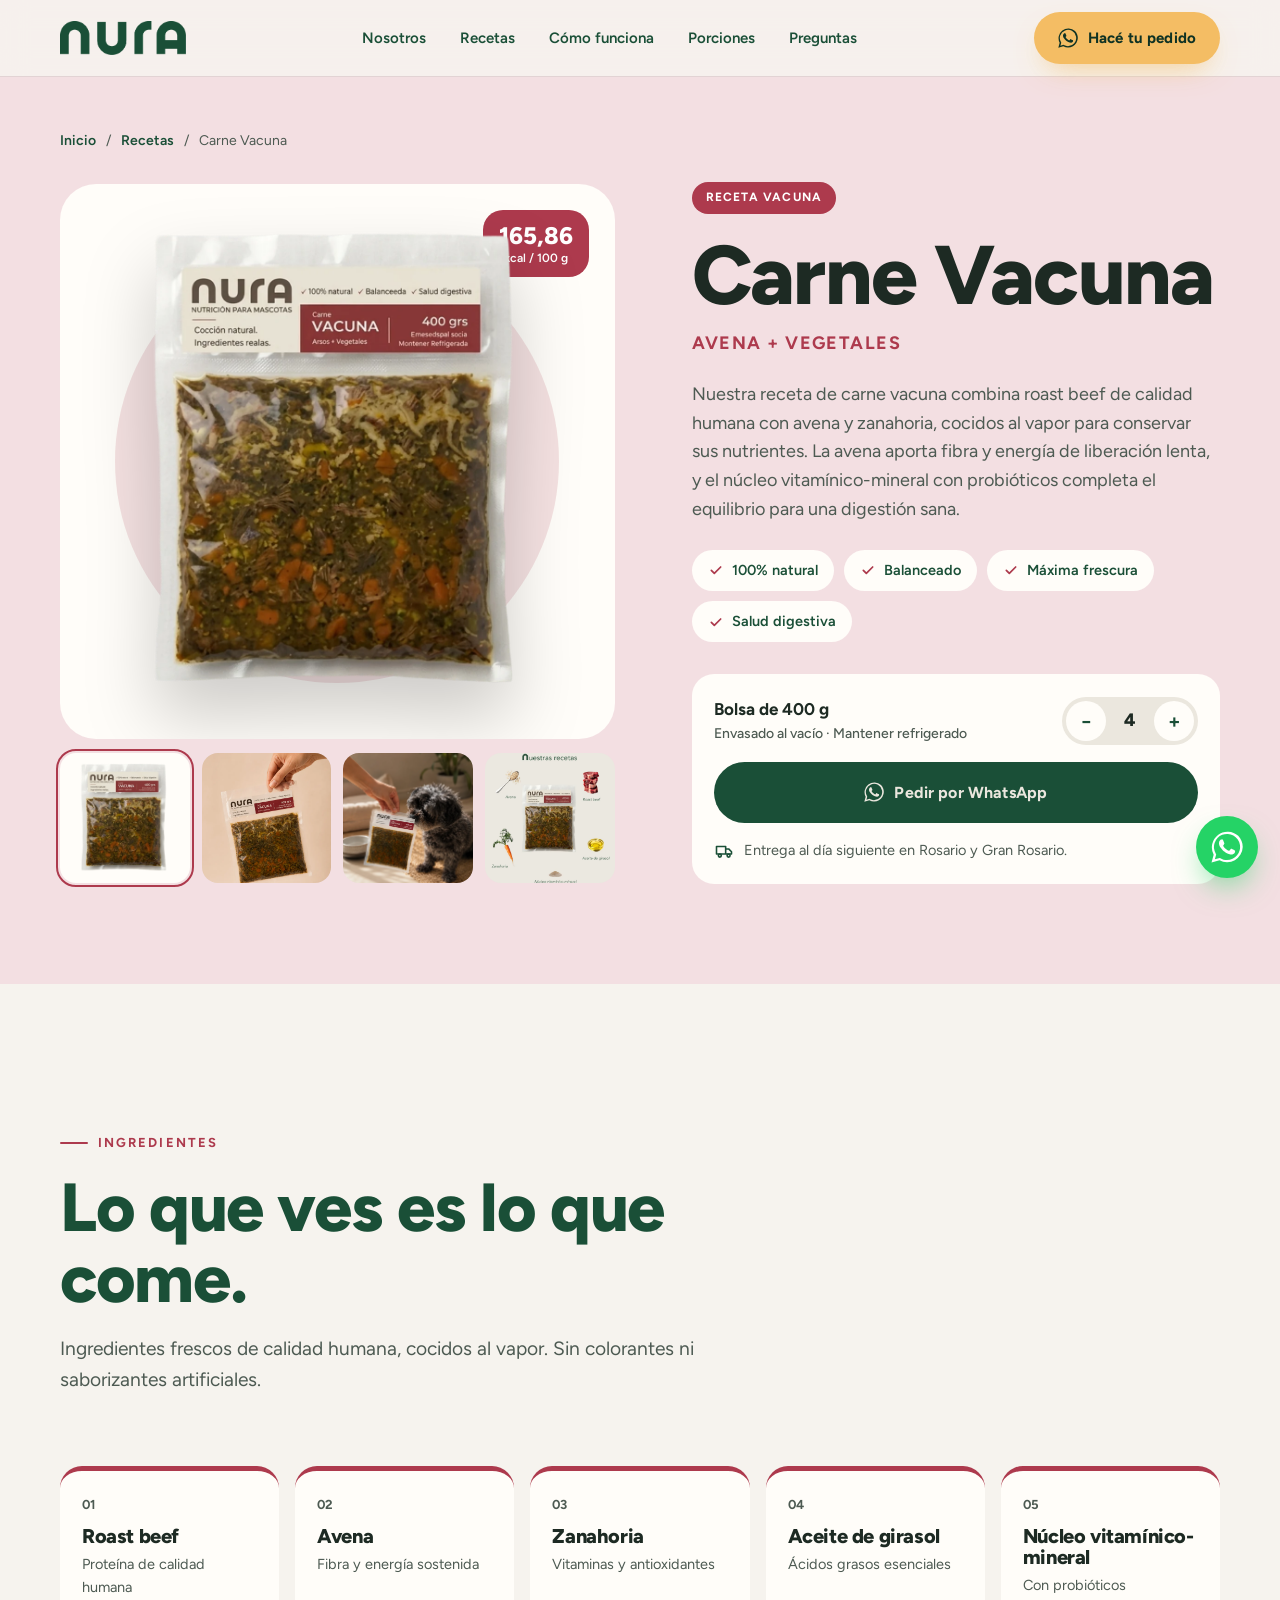
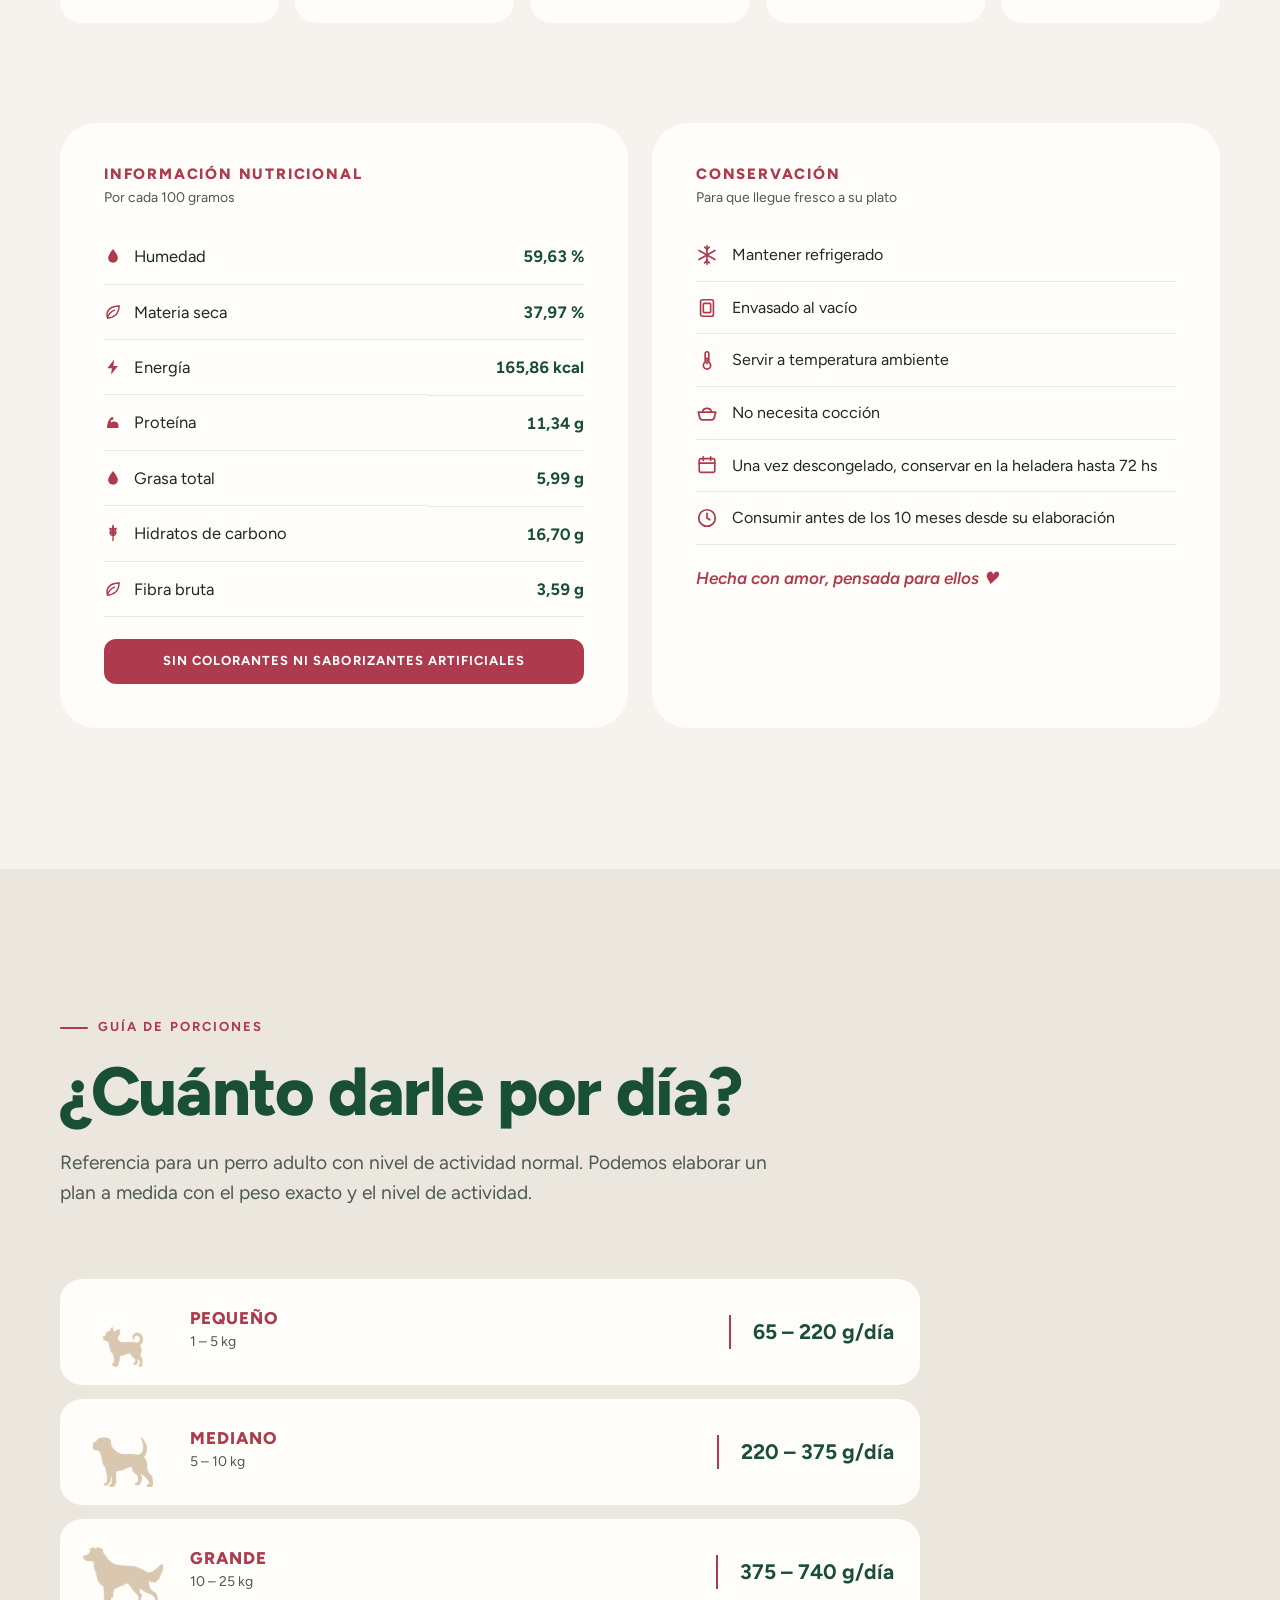
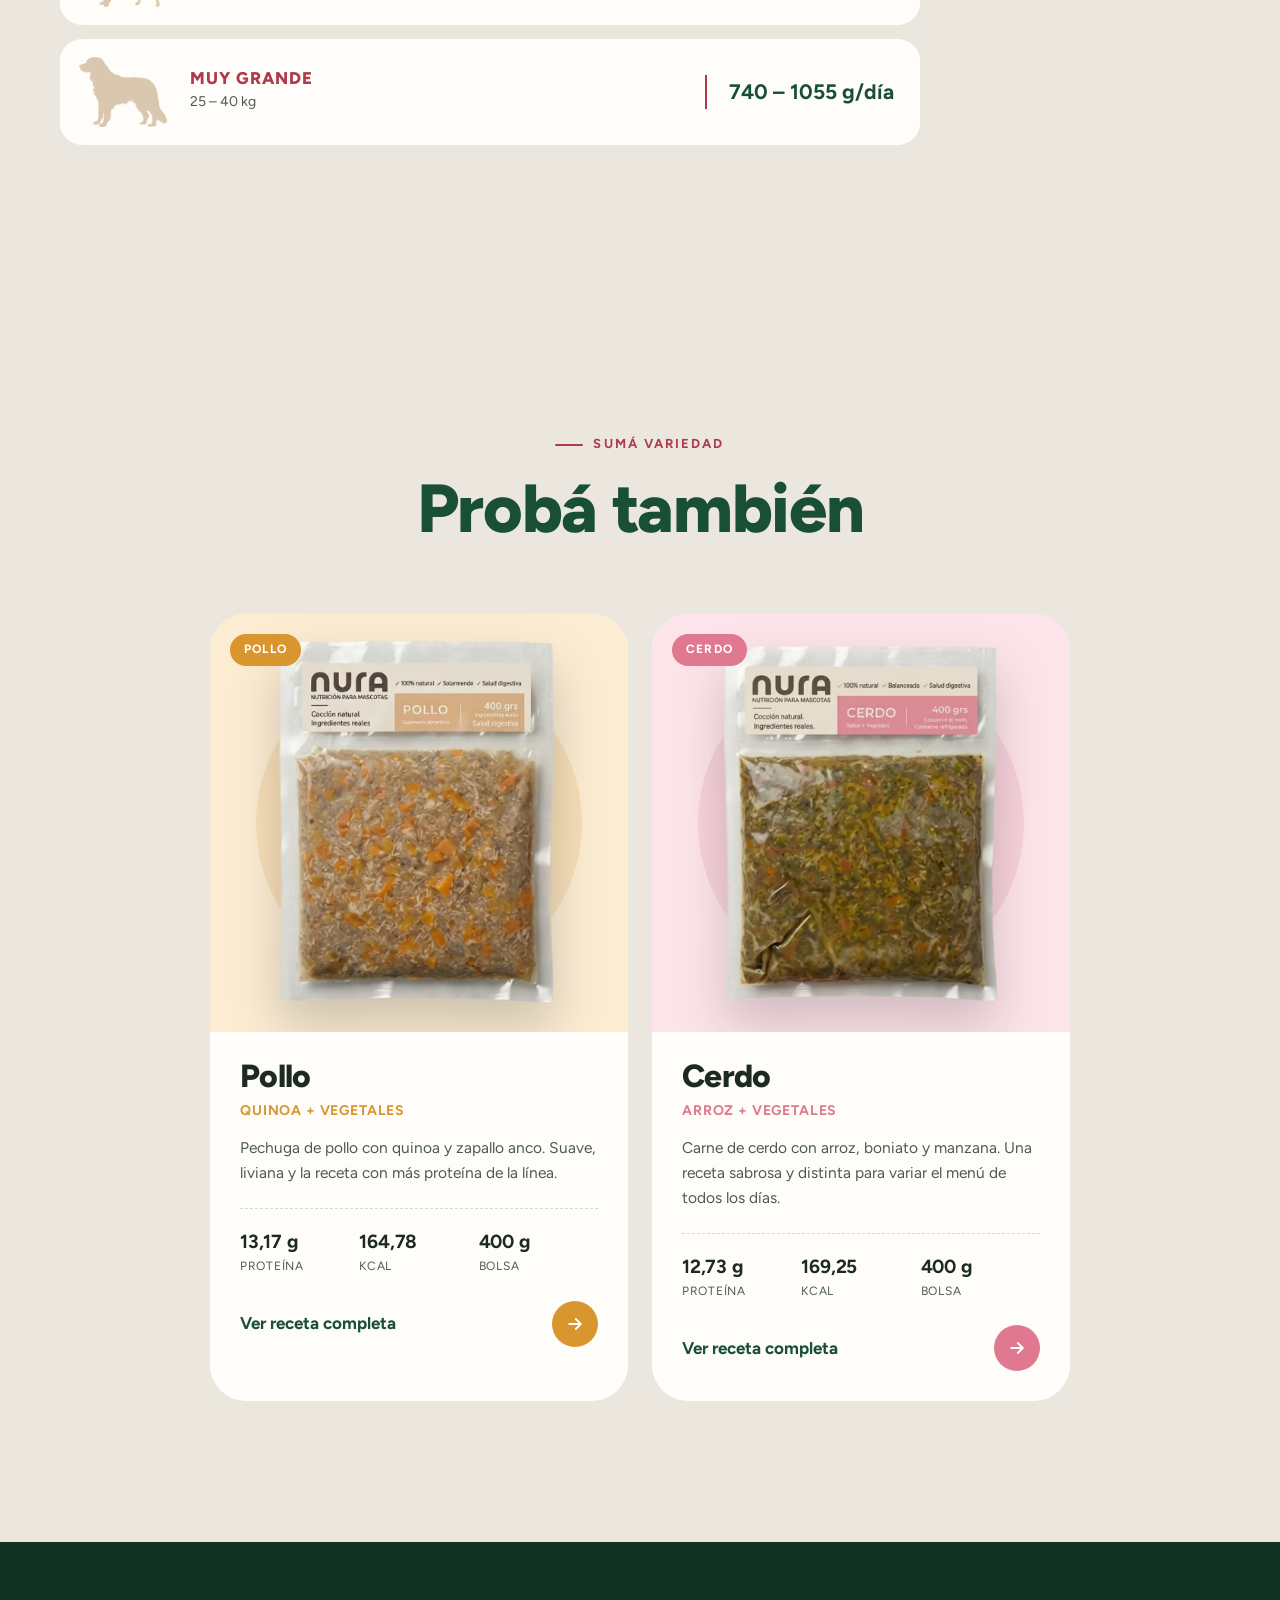
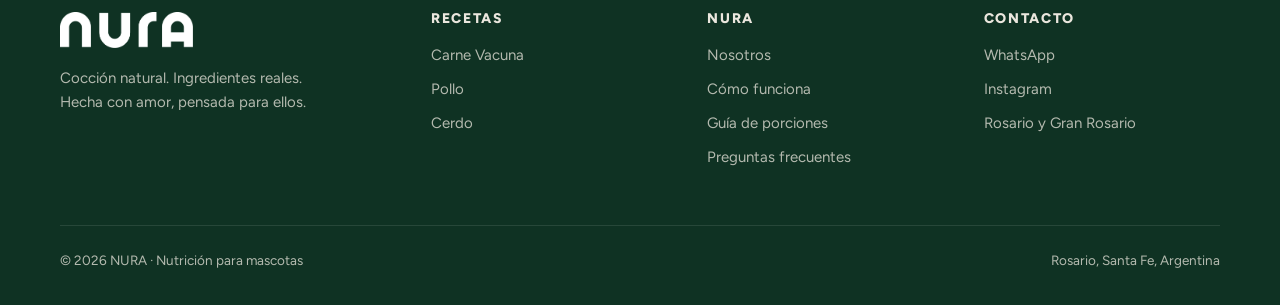
==== producto.html @ 0326bf3f "Primer approach del sitio NURA: landing y detalle de producto Co-Authored-By: Claude Opus 5 <noreply" ====
<!DOCTYPE html>
<html lang="es-AR">
<head>
  <meta charset="UTF-8" />
  <meta name="viewport" content="width=device-width, initial-scale=1" />
  <title>Receta · NURA Nutrición para mascotas</title>
  <meta name="description" content="Ingredientes, información nutricional, conservación y guía de porciones de las recetas NURA. Entrega al día siguiente en Rosario y Gran Rosario." />
  <meta name="theme-color" content="#1a4f37" />
  <link rel="icon" type="image/png" href="assets/img/favicon.png" />
  <link rel="preconnect" href="https://fonts.googleapis.com" />
  <link rel="preconnect" href="https://fonts.gstatic.com" crossorigin />
  <link href="https://fonts.googleapis.com/css2?family=Figtree:ital,wght@0,400;0,500;0,600;0,700;0,800;1,600;1,700&display=swap" rel="stylesheet" />
  <link rel="stylesheet" href="css/styles.css" />
</head>
<body>

  <header class="nav solid" id="nav">
    <div class="container">
      <a href="index.html" class="nav-logo" aria-label="NURA, inicio">
        <img class="logo-blanco" src="assets/img/logo-blanco.png" alt="NURA" width="126" height="34" />
        <img class="logo-verde" src="assets/img/logo-verde.png" alt="NURA" width="126" height="34" />
      </a>
      <ul class="nav-links" id="navLinks">
        <li><a href="index.html#nosotros">Nosotros</a></li>
        <li><a href="index.html#recetas">Recetas</a></li>
        <li><a href="index.html#como-funciona">Cómo funciona</a></li>
        <li><a href="index.html#porciones">Porciones</a></li>
        <li><a href="index.html#faq">Preguntas</a></li>
      </ul>
      <a class="btn btn-primary nav-cta" data-wa="Hola NURA! Quiero hacer un pedido 🐶" href="#">
        <svg><use href="#i-whatsapp"/></svg> Hacé tu pedido
      </a>
      <button class="nav-toggle" id="navToggle" aria-label="Abrir menú" aria-expanded="false"><span></span></button>
    </div>
  </header>

  <main id="producto"><!-- generado por JS a partir de js/productos.js --></main>

  <footer class="footer">
    <div class="container">
      <div class="footer-grid">
        <div class="footer-logo">
          <img src="assets/img/logo-blanco.png" alt="NURA" width="133" height="36" />
          <p>Cocción natural. Ingredientes reales. Hecha con amor, pensada para ellos.</p>
        </div>
        <div>
          <h4>Recetas</h4>
          <ul id="footerRecetas"></ul>
        </div>
        <div>
          <h4>NURA</h4>
          <ul>
            <li><a href="index.html#nosotros">Nosotros</a></li>
            <li><a href="index.html#como-funciona">Cómo funciona</a></li>
            <li><a href="index.html#porciones">Guía de porciones</a></li>
            <li><a href="index.html#faq">Preguntas frecuentes</a></li>
          </ul>
        </div>
        <div>
          <h4>Contacto</h4>
          <ul>
            <li><a href="#" data-wa="Hola NURA!">WhatsApp</a></li>
            <li><a href="#" class="ig-link" target="_blank" rel="noopener">Instagram</a></li>
            <li>Rosario y Gran Rosario</li>
          </ul>
        </div>
      </div>
      <div class="footer-bottom">
        <span>© <span id="year"></span> NURA · Nutrición para mascotas</span>
        <span>Rosario, Santa Fe, Argentina</span>
      </div>
    </div>
  </footer>

  <a href="#" class="wa-float" data-wa="Hola NURA! Quiero hacer un pedido 🐶" aria-label="Escribinos por WhatsApp"><svg><use href="#i-whatsapp"/></svg></a>

  <script src="js/iconos.js"></script>
  <script src="js/productos.js"></script>
  <script src="js/main.js"></script>
</body>
</html>
---- css/styles.css ----
/* ==========================================================
   NURA — Nutrición para mascotas
   Paleta y tipografía según manual de marca (Chispa).
   Avenir LT Pro -> fallback web: Figtree (Google Fonts)
   ========================================================== */

:root {
  --verde: #1a4f37;
  --verde-900: #0f3223;
  --verde-700: #235f44;
  --crema: #ebe7de;
  --crema-50: #f6f3ee;
  --arena: #d9c8af;
  --bordo: #ad3a4d;
  --mostaza: #f4bd64;
  --rosa: #ffa6bb;
  --tinta: #1d2a23;
  --tinta-suave: #4d5a52;
  --blanco: #fffdf9;

  --font: "Avenir LT Pro", "Avenir Next", "Avenir", "Figtree", system-ui, -apple-system, "Segoe UI", sans-serif;

  --radio: 22px;
  --radio-lg: 36px;
  --sombra: 0 20px 50px -25px rgba(15, 50, 35, 0.35);
  --max: 1240px;
  --gutter: clamp(16px, 4vw, 40px);
  --ease: cubic-bezier(0.2, 0.7, 0.2, 1);
}

*,
*::before,
*::after { box-sizing: border-box; }

html { scroll-behavior: smooth; -webkit-text-size-adjust: 100%; }

body {
  margin: 0;
  font-family: var(--font);
  font-size: 17px;
  line-height: 1.6;
  color: var(--tinta);
  background: var(--crema-50);
  -webkit-font-smoothing: antialiased;
  overflow-x: hidden;
}

img, video { max-width: 100%; display: block; }
a { color: inherit; text-decoration: none; }
button { font: inherit; cursor: pointer; }

h1, h2, h3, h4 {
  margin: 0;
  font-weight: 800;
  line-height: 1.05;
  letter-spacing: -0.02em;
  color: var(--verde);
}

p { margin: 0; }

.container {
  width: 100%;
  max-width: var(--max);
  margin: 0 auto;
  padding: 0 var(--gutter);
}

.eyebrow {
  display: inline-flex;
  align-items: center;
  gap: 10px;
  font-size: 13px;
  font-weight: 700;
  letter-spacing: 0.16em;
  text-transform: uppercase;
  color: var(--bordo);
}
.eyebrow::before {
  content: "";
  width: 28px;
  height: 2px;
  background: currentColor;
  border-radius: 2px;
}

.section { padding: clamp(80px, 11vw, 150px) 0; position: relative; }
.section-head { max-width: 720px; margin-bottom: clamp(40px, 6vw, 70px); }
.section-head h2 { font-size: clamp(36px, 5.4vw, 68px); margin-top: 18px; }
.section-head p { margin-top: 20px; font-size: clamp(17px, 1.5vw, 20px); color: var(--tinta-suave); }
.section-head.center { margin-left: auto; margin-right: auto; text-align: center; }
.section-head.center .eyebrow { justify-content: center; }

.accent { color: var(--bordo); font-style: italic; font-weight: 700; }

/* ---------- Botones ---------- */
.btn {
  display: inline-flex;
  align-items: center;
  justify-content: center;
  gap: 10px;
  padding: 16px 28px;
  border-radius: 999px;
  border: 2px solid transparent;
  font-weight: 700;
  font-size: 16px;
  letter-spacing: 0.01em;
  transition: transform 0.35s var(--ease), background 0.3s, color 0.3s, border-color 0.3s, box-shadow 0.3s;
  white-space: nowrap;
}
.btn:hover { transform: translateY(-2px); }
.btn svg { width: 20px; height: 20px; flex-shrink: 0; }
.btn-primary { background: var(--mostaza); color: var(--verde-900); box-shadow: 0 12px 30px -12px rgba(244, 189, 100, 0.8); }
.btn-primary:hover { background: #f7ca80; }
.btn-verde { background: var(--verde); color: var(--crema); }
.btn-verde:hover { background: var(--verde-700); }
.btn-ghost { border-color: rgba(255, 255, 255, 0.6); color: #fff; backdrop-filter: blur(6px); background: rgba(255, 255, 255, 0.08); }
.btn-ghost:hover { background: rgba(255, 255, 255, 0.18); border-color: #fff; }
.btn-outline { border-color: var(--verde); color: var(--verde); }
.btn-outline:hover { background: var(--verde); color: var(--crema); }

/* ---------- Navbar ---------- */
.nav {
  position: fixed;
  inset: 0 0 auto 0;
  z-index: 50;
  padding: 18px 0;
  transition: background 0.4s, padding 0.4s, box-shadow 0.4s;
}
.nav .container { display: flex; align-items: center; justify-content: space-between; gap: 24px; }
.nav-logo img { height: 34px; width: auto; transition: opacity 0.3s; }
.nav-logo .logo-verde { display: none; }
.nav-links { display: flex; align-items: center; gap: 34px; list-style: none; margin: 0; padding: 0; }
.nav-links a { color: #fff; font-weight: 600; font-size: 15px; position: relative; transition: color 0.3s; }
.nav-links a::after {
  content: ""; position: absolute; left: 0; bottom: -6px; height: 2px; width: 100%;
  background: currentColor; transform: scaleX(0); transform-origin: left; transition: transform 0.35s var(--ease);
}
.nav-links a:hover::after { transform: scaleX(1); }
.nav .btn { padding: 12px 22px; font-size: 15px; }

.nav.scrolled,
.nav.solid {
  background: rgba(246, 243, 238, 0.88);
  backdrop-filter: blur(14px);
  -webkit-backdrop-filter: blur(14px);
  padding: 12px 0;
  box-shadow: 0 1px 0 rgba(26, 79, 55, 0.08);
}
.nav.scrolled .logo-blanco,
.nav.solid .logo-blanco { display: none; }
.nav.scrolled .logo-verde,
.nav.solid .logo-verde { display: block; }
.nav.scrolled .nav-links a,
.nav.solid .nav-links a { color: var(--verde); }

.nav-toggle {
  display: none;
  width: 46px; height: 46px;
  border-radius: 50%;
  border: 0;
  background: rgba(255, 255, 255, 0.14);
  color: #fff;
  align-items: center; justify-content: center;
}
.nav.scrolled .nav-toggle, .nav.solid .nav-toggle { background: var(--verde); color: var(--crema); }
.nav-toggle span, .nav-toggle span::before, .nav-toggle span::after {
  display: block; width: 20px; height: 2px; background: currentColor; border-radius: 2px; position: relative; transition: transform 0.3s, background 0.3s;
}
.nav-toggle span::before, .nav-toggle span::after { content: ""; position: absolute; left: 0; }
.nav-toggle span::before { top: -6px; }
.nav-toggle span::after { top: 6px; }
.nav.open .nav-toggle span { background: transparent; }
.nav.open .nav-toggle span::before { transform: translateY(6px) rotate(45deg); }
.nav.open .nav-toggle span::after { transform: translateY(-6px) rotate(-45deg); }

/* ---------- Hero ---------- */
.hero {
  position: relative;
  min-height: 100svh;
  display: flex;
  align-items: flex-end;
  color: #fff;
  overflow: hidden;
  background: var(--verde-900);
}
.hero-video {
  position: absolute; inset: 0;
  width: 100%; height: 100%;
  object-fit: cover;
  transform: scale(1.04);
}
.hero::before {
  content: "";
  position: absolute; inset: 0; z-index: 1;
  background:
    linear-gradient(180deg, rgba(15, 50, 35, 0.55) 0%, rgba(15, 50, 35, 0.15) 35%, rgba(15, 50, 35, 0.35) 60%, rgba(15, 50, 35, 0.92) 100%),
    linear-gradient(90deg, rgba(15, 50, 35, 0.55) 0%, rgba(15, 50, 35, 0) 65%);
}
.hero-content {
  position: relative; z-index: 2;
  width: 100%;
  padding-top: 140px;
  padding-bottom: clamp(56px, 9vh, 110px);
}
.hero-badge {
  display: inline-flex; align-items: center; gap: 10px;
  padding: 8px 16px 8px 10px;
  border-radius: 999px;
  background: rgba(255, 255, 255, 0.12);
  border: 1px solid rgba(255, 255, 255, 0.25);
  backdrop-filter: blur(8px);
  font-size: 14px; font-weight: 600;
}
.hero-badge .dot {
  width: 22px; height: 22px; border-radius: 50%;
  background: var(--mostaza);
  display: grid; place-items: center;
  color: var(--verde-900);
}
.hero-badge .dot svg { width: 13px; height: 13px; }
.hero h1 {
  color: #fff;
  font-size: clamp(44px, 6.6vw, 96px);
  line-height: 0.98;
  letter-spacing: -0.035em;
  margin-top: 24px;
  max-width: 15ch;
}
.hero h1 em { font-style: italic; font-weight: 700; color: var(--mostaza); }
.hero-sub {
  margin-top: 26px;
  max-width: 540px;
  font-size: clamp(17px, 1.6vw, 21px);
  color: rgba(255, 255, 255, 0.88);
}
.hero-ctas { display: flex; flex-wrap: wrap; gap: 14px; margin-top: 36px; }
.hero-meta {
  display: flex; flex-wrap: wrap; gap: 12px 36px;
  margin-top: clamp(40px, 7vh, 70px);
  padding-top: 26px;
  border-top: 1px solid rgba(255, 255, 255, 0.2);
  font-size: 15px; color: rgba(255, 255, 255, 0.85);
}
.hero-meta div { display: flex; align-items: center; gap: 10px; }
.hero-meta svg { width: 20px; height: 20px; color: var(--mostaza); flex-shrink: 0; }
.hero-scroll {
  position: absolute; z-index: 2; right: var(--gutter); top: 50%; transform: translateY(-50%);
  writing-mode: vertical-rl;
  font-size: 12px; letter-spacing: 0.25em; text-transform: uppercase; color: rgba(255, 255, 255, 0.7);
  display: flex; align-items: center; gap: 14px;
}
.hero-scroll::after {
  content: ""; width: 1px; height: 60px; background: rgba(255, 255, 255, 0.5);
  animation: scrollLine 2.2s var(--ease) infinite;
  transform-origin: top;
}
@keyframes scrollLine { 0% { transform: scaleY(0); } 50% { transform: scaleY(1); transform-origin: top; } 51% { transform-origin: bottom; } 100% { transform: scaleY(0); transform-origin: bottom; } }

/* ---------- Marquee ---------- */
.marquee {
  background: var(--verde);
  color: var(--crema);
  overflow: hidden;
  padding: 22px 0;
  border-top: 1px solid rgba(255, 255, 255, 0.06);
}
.marquee-track {
  display: flex; gap: 0; width: max-content;
  animation: marquee 38s linear infinite;
}
.marquee-track span {
  display: inline-flex; align-items: center; gap: 28px;
  padding-right: 28px;
  font-size: clamp(18px, 2vw, 24px); font-weight: 700; white-space: nowrap;
}
.marquee-track span::after {
  content: ""; width: 10px; height: 10px; border-radius: 50%; background: var(--mostaza);
}
.marquee-track span:nth-child(3n+2)::after { background: var(--rosa); }
.marquee-track span:nth-child(3n)::after { background: var(--arena); }
@keyframes marquee { to { transform: translateX(-50%); } }

/* ---------- Manifiesto ---------- */
.manifiesto { background: var(--crema-50); }
.manifiesto-grid {
  display: grid;
  grid-template-columns: 1.05fr 1fr;
  gap: clamp(40px, 7vw, 110px);
  align-items: center;
}
.manifiesto-texto h2 { font-size: clamp(36px, 5vw, 64px); margin-top: 18px; }
.manifiesto-texto .lead { margin-top: 28px; font-size: clamp(18px, 1.7vw, 22px); color: var(--tinta); line-height: 1.55; }
.manifiesto-texto .lead strong { color: var(--verde); }
.manifiesto-texto p + p { margin-top: 18px; color: var(--tinta-suave); }
.firma {
  margin-top: 34px; display: flex; align-items: center; gap: 14px;
  font-style: italic; color: var(--bordo); font-weight: 600;
}
.firma img { width: 38px; height: auto; }
.manifiesto-fotos { position: relative; aspect-ratio: 4 / 5; }
.manifiesto-fotos .f1 {
  position: absolute; inset: 0 18% 12% 0;
  border-radius: var(--radio-lg); overflow: hidden; box-shadow: var(--sombra);
}
.manifiesto-fotos .f2 {
  position: absolute; right: 0; bottom: 0; width: 46%; aspect-ratio: 3 / 4;
  border-radius: var(--radio); overflow: hidden; box-shadow: var(--sombra);
  border: 8px solid var(--crema-50);
}
.manifiesto-fotos img { width: 100%; height: 100%; object-fit: cover; }
.sello {
  position: absolute; left: -26px; top: 36px; z-index: 2;
  width: 118px; height: 118px; border-radius: 50%;
  background: var(--mostaza); color: var(--verde-900);
  display: grid; place-items: center; text-align: center;
  font-weight: 800; font-size: 13px; line-height: 1.15; letter-spacing: 0.04em; text-transform: uppercase;
  box-shadow: var(--sombra);
  animation: flotar 5s ease-in-out infinite;
}
.sello b { display: block; font-size: 30px; letter-spacing: -0.02em; }
@keyframes flotar { 50% { transform: translateY(-10px) rotate(-4deg); } }

/* ---------- Pilares ---------- */
.pilares { background: var(--crema); border-radius: var(--radio-lg) var(--radio-lg) 0 0; }
.pilares-grid {
  display: grid; grid-template-columns: repeat(4, 1fr); gap: 20px;
}
.pilar {
  background: var(--blanco);
  border-radius: var(--radio);
  padding: 34px 28px 30px;
  position: relative;
  transition: transform 0.45s var(--ease), box-shadow 0.45s;
}
.pilar:hover { transform: translateY(-6px); box-shadow: var(--sombra); }
.pilar-num { font-size: 13px; font-weight: 700; color: var(--tinta-suave); letter-spacing: 0.1em; }
.pilar-icono {
  width: 62px; height: 62px; border-radius: 18px;
  display: grid; place-items: center;
  margin: 22px 0 24px;
  background: var(--verde); color: var(--crema);
}
.pilar:nth-child(2) .pilar-icono { background: var(--bordo); }
.pilar:nth-child(3) .pilar-icono { background: var(--mostaza); color: var(--verde-900); }
.pilar:nth-child(4) .pilar-icono { background: var(--rosa); color: var(--verde-900); }
.pilar-icono svg { width: 30px; height: 30px; }
.pilar h3 { font-size: 22px; line-height: 1.15; }
.pilar p { margin-top: 12px; font-size: 15.5px; color: var(--tinta-suave); }

.sin-artificiales {
  margin-top: 26px;
  display: flex; flex-wrap: wrap; align-items: center; justify-content: space-between; gap: 18px;
  background: var(--verde); color: var(--crema);
  border-radius: var(--radio);
  padding: 26px 34px;
}
.sin-artificiales p { font-size: clamp(18px, 2vw, 24px); font-weight: 700; }
.sin-artificiales p span { color: var(--mostaza); }
.chips { display: flex; flex-wrap: wrap; gap: 10px; }
.chip {
  display: inline-flex; align-items: center; gap: 8px;
  padding: 8px 14px; border-radius: 999px;
  background: rgba(255, 255, 255, 0.1); font-size: 14px; font-weight: 600;
}
.chip svg { width: 16px; height: 16px; color: var(--mostaza); }

/* ---------- Recetas ---------- */
.recetas { background: var(--crema); padding-top: 0; }
.recetas-head { display: flex; justify-content: space-between; align-items: flex-end; gap: 30px; flex-wrap: wrap; }
.recetas-grid { display: grid; grid-template-columns: repeat(3, 1fr); gap: 24px; }
.receta {
  --c: var(--verde);
  --cs: var(--crema);
  position: relative;
  display: flex; flex-direction: column;
  background: var(--blanco);
  border-radius: var(--radio-lg);
  overflow: hidden;
  transition: transform 0.5s var(--ease), box-shadow 0.5s;
}
.receta:hover { transform: translateY(-8px); box-shadow: 0 40px 70px -35px rgba(15, 50, 35, 0.45); }
.receta-img {
  position: relative;
  background: var(--cs);
  aspect-ratio: 1 / 1;
  display: grid; place-items: center;
  overflow: hidden;
}
.receta-img::before {
  content: ""; position: absolute; width: 78%; aspect-ratio: 1; border-radius: 50%;
  background: var(--c); opacity: 0.16;
  transition: transform 0.7s var(--ease);
}
.receta:hover .receta-img::before { transform: scale(1.12); }
.receta-img img {
  position: relative; width: 70%; height: auto;
  filter: drop-shadow(0 25px 25px rgba(0, 0, 0, 0.18));
  transition: transform 0.7s var(--ease);
}
.receta:hover .receta-img img { transform: rotate(-4deg) scale(1.04); }
.receta-tag {
  position: absolute; top: 20px; left: 20px; z-index: 2;
  padding: 6px 14px; border-radius: 999px;
  background: var(--c); color: #fff;
  font-size: 12px; font-weight: 700; letter-spacing: 0.1em; text-transform: uppercase;
}
.receta-body { padding: 28px 30px 30px; display: flex; flex-direction: column; flex: 1; }
.receta-body h3 { font-size: 32px; color: var(--tinta); }
.receta-base { font-size: 14px; font-weight: 700; color: var(--c); letter-spacing: 0.06em; text-transform: uppercase; margin-top: 6px; }
.receta-body p { margin-top: 14px; font-size: 15.5px; color: var(--tinta-suave); }
.receta-stats {
  display: grid; grid-template-columns: repeat(3, 1fr);
  margin-top: 22px; padding-top: 18px;
  border-top: 1px dashed rgba(26, 79, 55, 0.2);
}
.receta-stats div { font-size: 12px; color: var(--tinta-suave); text-transform: uppercase; letter-spacing: 0.06em; }
.receta-stats b { display: block; font-size: 19px; color: var(--tinta); letter-spacing: -0.01em; text-transform: none; }
.receta-link {
  margin-top: 24px;
  display: flex; align-items: center; justify-content: space-between;
  font-weight: 700; color: var(--verde);
}
.receta-link .arrow {
  width: 46px; height: 46px; border-radius: 50%;
  display: grid; place-items: center;
  background: var(--c); color: #fff;
  transition: transform 0.4s var(--ease);
}
.receta:hover .receta-link .arrow { transform: translateX(4px) rotate(-45deg); }
.receta-link svg { width: 20px; height: 20px; }
.receta > a.cover { position: absolute; inset: 0; z-index: 1; }

/* ---------- Proceso (galería de cocina) ---------- */
.proceso { background: var(--verde-900); color: var(--crema); overflow: hidden; }
.proceso .section-head h2 { color: var(--crema); }
.proceso .section-head p { color: rgba(235, 231, 222, 0.75); }
.proceso .eyebrow { color: var(--mostaza); }
.proceso-grid {
  display: grid;
  grid-template-columns: repeat(12, 1fr);
  grid-auto-rows: 90px;
  gap: 16px;
}
.proceso-item {
  position: relative; margin: 0; border-radius: var(--radio); overflow: hidden;
  background: var(--verde);
}
.proceso-item img { width: 100%; height: 100%; object-fit: cover; transition: transform 1s var(--ease); }
.proceso-item:hover img { transform: scale(1.06); }
.proceso-item figcaption {
  position: absolute; left: 16px; bottom: 16px; right: 16px;
  display: flex; align-items: center; gap: 10px;
  font-weight: 700; font-size: 15px; color: #fff;
  text-shadow: 0 2px 12px rgba(0, 0, 0, 0.4);
}
.proceso-item figcaption span {
  width: 30px; height: 30px; border-radius: 50%; flex-shrink: 0;
  display: grid; place-items: center;
  background: var(--mostaza); color: var(--verde-900); font-size: 13px; text-shadow: none;
}
.proceso-item::after {
  content: ""; position: absolute; inset: 50% 0 0 0;
  background: linear-gradient(180deg, transparent, rgba(0, 0, 0, 0.45));
  pointer-events: none;
}
.proceso-item figcaption { z-index: 1; }
.p1 { grid-column: 1 / 5; grid-row: span 5; }
.p2 { grid-column: 5 / 9; grid-row: span 3; }
.p3 { grid-column: 9 / 13; grid-row: span 4; }
.p4 { grid-column: 5 / 9; grid-row: span 4; }
.p5 { grid-column: 1 / 5; grid-row: span 3; }
.p6 { grid-column: 9 / 13; grid-row: span 4; }
.proceso-item.texto {
  background: var(--mostaza); color: var(--verde-900);
  padding: 28px; display: flex; flex-direction: column; justify-content: space-between;
}
.proceso-item.texto::after { display: none; }
.proceso-item.texto p { font-size: clamp(20px, 2vw, 26px); font-weight: 800; line-height: 1.15; letter-spacing: -0.01em; }
.proceso-item.texto small { font-size: 14px; font-weight: 600; opacity: 0.8; }

/* ---------- Cómo funciona ---------- */
.pasos { background: var(--crema-50); }
.pasos-grid { display: grid; grid-template-columns: repeat(4, 1fr); gap: 20px; counter-reset: paso; }
.paso {
  position: relative;
  padding: 30px 26px 30px;
  border-radius: var(--radio);
  background: var(--blanco);
  border: 1px solid rgba(26, 79, 55, 0.08);
}
.paso-num {
  font-size: 64px; font-weight: 800; line-height: 1; letter-spacing: -0.04em;
  color: transparent; -webkit-text-stroke: 1.5px var(--verde);
}
.paso h3 { font-size: 22px; margin-top: 22px; }
.paso p { margin-top: 10px; font-size: 15.5px; color: var(--tinta-suave); }
.paso.destacado { background: var(--verde); border-color: var(--verde); }
.paso.destacado h3, .paso.destacado p { color: var(--crema); }
.paso.destacado p { opacity: 0.85; }
.paso.destacado .paso-num { -webkit-text-stroke-color: var(--mostaza); }

/* ---------- Calculadora de porciones ---------- */
.porciones { background: var(--crema); }
.porciones-grid { display: grid; grid-template-columns: 1fr 1.1fr; gap: clamp(30px, 5vw, 70px); align-items: start; }
.calc {
  background: var(--verde); color: var(--crema);
  border-radius: var(--radio-lg);
  padding: clamp(28px, 4vw, 48px);
  position: sticky; top: 100px;
}
.calc h3 { color: var(--crema); font-size: 26px; }
.calc label { display: block; margin-top: 28px; font-size: 14px; font-weight: 600; opacity: 0.8; }
.calc-peso { display: flex; align-items: baseline; gap: 8px; margin-top: 8px; }
.calc-peso output { font-size: clamp(56px, 7vw, 84px); font-weight: 800; letter-spacing: -0.04em; line-height: 1; color: var(--mostaza); }
.calc-peso span { font-size: 22px; font-weight: 700; }
input[type="range"] {
  -webkit-appearance: none; appearance: none;
  width: 100%; height: 8px; margin: 22px 0 6px;
  border-radius: 8px; outline: none;
  background: linear-gradient(90deg, var(--mostaza) var(--p, 20%), rgba(255, 255, 255, 0.18) var(--p, 20%));
}
input[type="range"]::-webkit-slider-thumb {
  -webkit-appearance: none; width: 30px; height: 30px; border-radius: 50%;
  background: var(--crema); border: 6px solid var(--mostaza); cursor: grab;
  box-shadow: 0 4px 14px rgba(0, 0, 0, 0.3);
}
input[type="range"]::-moz-range-thumb {
  width: 20px; height: 20px; border-radius: 50%;
  background: var(--crema); border: 6px solid var(--mostaza); cursor: grab;
}
.calc-escala { display: flex; justify-content: space-between; font-size: 12px; opacity: 0.6; }
.calc-resultado {
  display: grid; grid-template-columns: 1fr 1fr; gap: 14px;
  margin-top: 30px;
}
.calc-resultado div {
  background: rgba(255, 255, 255, 0.08); border-radius: 18px; padding: 18px 20px;
}
.calc-resultado small { display: block; font-size: 13px; opacity: 0.75; }
.calc-resultado b { display: block; font-size: 28px; font-weight: 800; letter-spacing: -0.02em; margin-top: 4px; }
.calc-nota { margin-top: 22px; font-size: 13.5px; opacity: 0.72; }
.calc .btn { margin-top: 24px; width: 100%; }

.tabla-porciones { display: grid; gap: 14px; }
.fila-porcion {
  display: grid; grid-template-columns: 90px 1fr auto; align-items: center; gap: 22px;
  background: var(--blanco);
  border-radius: var(--radio);
  padding: 18px 26px 18px 18px;
  transition: transform 0.4s var(--ease), box-shadow 0.4s, background 0.3s;
}
.fila-porcion.activa { transform: translateX(8px); box-shadow: var(--sombra); background: #fff; outline: 2px solid var(--mostaza); }
.fila-porcion .perro { width: 90px; height: 70px; display: grid; place-items: end center; color: var(--arena); }
.fila-porcion .perro svg { height: 100%; width: auto; }
.fila-porcion h4 { color: var(--bordo); font-size: 17px; text-transform: uppercase; letter-spacing: 0.06em; }
.fila-porcion small { color: var(--tinta-suave); font-size: 14px; }
.fila-porcion .gr { font-size: clamp(17px, 1.7vw, 21px); font-weight: 700; color: var(--verde); text-align: right; border-left: 2px solid var(--bordo); padding-left: 22px; }
.porciones-extra { margin-top: 20px; font-size: 15px; color: var(--tinta-suave); }
.porciones-extra a { color: var(--verde); font-weight: 700; border-bottom: 2px solid var(--mostaza); }

/* ---------- Entrega ---------- */
.entrega { background: var(--crema-50); }
.entrega-card {
  position: relative;
  display: grid; grid-template-columns: 1.1fr 1fr;
  background: var(--bordo);
  color: #fff;
  border-radius: var(--radio-lg);
  overflow: hidden;
}
.entrega-texto { padding: clamp(36px, 6vw, 80px); position: relative; z-index: 1; }
.entrega-texto .eyebrow { color: var(--mostaza); }
.entrega-texto h2 { color: #fff; font-size: clamp(38px, 5vw, 66px); margin-top: 18px; }
.entrega-texto h2 em { color: var(--mostaza); }
.entrega-texto > p { margin-top: 20px; font-size: 18px; color: rgba(255, 255, 255, 0.88); max-width: 460px; }
.entrega-datos { display: grid; gap: 14px; margin-top: 34px; }
.entrega-dato {
  display: flex; gap: 16px; align-items: center;
  background: rgba(255, 255, 255, 0.1); border-radius: 18px; padding: 16px 20px;
}
.entrega-dato .ic {
  width: 46px; height: 46px; border-radius: 14px; flex-shrink: 0;
  background: var(--mostaza); color: var(--verde-900); display: grid; place-items: center;
}
.entrega-dato .ic svg { width: 24px; height: 24px; }
.entrega-dato b { display: block; font-size: 17px; }
.entrega-dato span { font-size: 14.5px; opacity: 0.82; }
.entrega-texto .btn { margin-top: 32px; }
.entrega-img { position: relative; min-height: 420px; }
.entrega-img img { position: absolute; inset: 0; width: 100%; height: 100%; object-fit: cover; }
.entrega-mapa {
  position: absolute; right: 24px; bottom: 24px; left: 24px;
  background: rgba(246, 243, 238, 0.94); color: var(--verde);
  border-radius: 20px; padding: 18px 20px;
  display: flex; align-items: center; gap: 14px;
  backdrop-filter: blur(8px);
}
.entrega-mapa .pin {
  width: 44px; height: 44px; border-radius: 50%; background: var(--verde); color: var(--crema);
  display: grid; place-items: center; flex-shrink: 0; position: relative;
}
.entrega-mapa .pin::after {
  content: ""; position: absolute; inset: -6px; border-radius: 50%; border: 2px solid var(--verde);
  animation: ping 2s ease-out infinite;
}
@keyframes ping { from { transform: scale(0.8); opacity: 1; } to { transform: scale(1.5); opacity: 0; } }
.entrega-mapa .pin svg { width: 22px; height: 22px; }
.entrega-mapa b { display: block; font-size: 17px; }
.entrega-mapa span { font-size: 14px; color: var(--tinta-suave); }

/* ---------- Galería / Comunidad ---------- */
.comunidad { background: var(--crema-50); padding-top: 0; }
.galeria {
  display: grid; grid-template-columns: repeat(5, 1fr); gap: 14px;
}
.galeria figure { margin: 0; border-radius: var(--radio); overflow: hidden; aspect-ratio: 3 / 4; }
.galeria figure:nth-child(even) { transform: translateY(40px); }
.galeria img { width: 100%; height: 100%; object-fit: cover; transition: transform 0.9s var(--ease); }
.galeria figure:hover img { transform: scale(1.06); }
.comunidad-cta { text-align: center; margin-top: 90px; }

/* ---------- FAQ ---------- */
.faq { background: var(--crema); }
.faq-grid { display: grid; grid-template-columns: 1fr 1.5fr; gap: clamp(30px, 6vw, 90px); }
.faq-list { display: grid; gap: 12px; }
.faq-item { background: var(--blanco); border-radius: 20px; overflow: hidden; }
.faq-item summary {
  list-style: none; cursor: pointer;
  display: flex; justify-content: space-between; align-items: center; gap: 20px;
  padding: 22px 26px;
  font-weight: 700; font-size: 17.5px; color: var(--verde);
}
.faq-item summary::-webkit-details-marker { display: none; }
.faq-item summary .mas {
  width: 34px; height: 34px; border-radius: 50%; flex-shrink: 0;
  background: var(--crema); position: relative; transition: background 0.3s, transform 0.4s var(--ease);
}
.faq-item summary .mas::before, .faq-item summary .mas::after {
  content: ""; position: absolute; left: 50%; top: 50%; width: 12px; height: 2px; background: var(--verde);
  transform: translate(-50%, -50%);
}
.faq-item summary .mas::after { transform: translate(-50%, -50%) rotate(90deg); transition: transform 0.4s var(--ease); }
.faq-item[open] summary .mas { background: var(--mostaza); transform: rotate(180deg); }
.faq-item[open] summary .mas::after { transform: translate(-50%, -50%) rotate(0); }
.faq-item .resp { padding: 0 26px 24px; color: var(--tinta-suave); font-size: 16px; }

/* ---------- CTA final ---------- */
.cta-final {
  position: relative; overflow: hidden;
  background: var(--verde);
  color: var(--crema);
  text-align: center;
}
.cta-final h2 { color: var(--crema); font-size: clamp(42px, 7vw, 96px); max-width: 14ch; margin: 22px auto 0; }
.cta-final h2 em { color: var(--mostaza); }
.cta-final p { margin: 24px auto 0; max-width: 520px; font-size: 19px; opacity: 0.85; }
.cta-final .btns { display: flex; justify-content: center; flex-wrap: wrap; gap: 14px; margin-top: 38px; }
.cta-final .isotipo-bg {
  position: absolute; width: 520px; opacity: 0.05; right: -80px; bottom: -120px; pointer-events: none;
}
.cta-final .eyebrow { color: var(--mostaza); justify-content: center; }

/* ---------- Footer ---------- */
.footer { background: var(--verde-900); color: rgba(235, 231, 222, 0.75); padding: 70px 0 34px; font-size: 15px; }
.footer-grid { display: grid; grid-template-columns: 1.4fr 1fr 1fr 1fr; gap: 40px; }
.footer-logo img { height: 36px; width: auto; }
.footer-logo p { margin-top: 18px; max-width: 280px; }
.footer h4 { color: var(--crema); font-size: 14px; letter-spacing: 0.12em; text-transform: uppercase; margin-bottom: 16px; }
.footer ul { list-style: none; margin: 0; padding: 0; display: grid; gap: 10px; }
.footer a:hover { color: var(--mostaza); }
.footer-bottom {
  margin-top: 56px; padding-top: 24px; border-top: 1px solid rgba(255, 255, 255, 0.1);
  display: flex; justify-content: space-between; flex-wrap: wrap; gap: 14px; font-size: 13.5px;
}

/* ---------- WhatsApp flotante ---------- */
.wa-float {
  position: fixed; right: 22px; bottom: 22px; z-index: 60;
  width: 62px; height: 62px; border-radius: 50%;
  background: #25d366; color: #fff;
  display: grid; place-items: center;
  box-shadow: 0 14px 30px -8px rgba(37, 211, 102, 0.6);
  transition: transform 0.35s var(--ease);
}
.wa-float:hover { transform: scale(1.08); }
.wa-float svg { width: 32px; height: 32px; }

/* ==========================================================
   PÁGINA DE PRODUCTO
   ========================================================== */
.prod-hero {
  padding: 130px 0 clamp(60px, 8vw, 100px);
  background: var(--cs);
}
.breadcrumb { font-size: 14px; color: var(--tinta-suave); display: flex; gap: 10px; flex-wrap: wrap; }
.breadcrumb a { color: var(--verde); font-weight: 600; }
.breadcrumb a:hover { text-decoration: underline; }
.prod-grid { display: grid; grid-template-columns: 1.05fr 1fr; gap: clamp(40px, 6vw, 90px); align-items: center; margin-top: 30px; }
.prod-visual {
  position: relative; aspect-ratio: 1; border-radius: var(--radio-lg);
  background: var(--blanco); display: grid; place-items: center; overflow: hidden;
}
.prod-visual::before {
  content: ""; position: absolute; width: 80%; aspect-ratio: 1; border-radius: 50%;
  background: var(--c); opacity: 0.14;
}
.prod-visual img.bolsa {
  position: relative; width: 68%; filter: drop-shadow(0 35px 35px rgba(0, 0, 0, 0.2));
  animation: flotar 6s ease-in-out infinite;
}
.prod-visual .badge-kcal {
  position: absolute; top: 26px; right: 26px;
  background: var(--c); color: #fff; border-radius: 20px; padding: 12px 16px; text-align: center;
  font-size: 12px; font-weight: 600; line-height: 1.2;
}
.prod-visual .badge-kcal b { display: block; font-size: 24px; font-weight: 800; }
.prod-thumbs { display: grid; grid-template-columns: repeat(4, 1fr); gap: 12px; margin-top: 14px; }
.prod-thumbs button {
  border: 0; padding: 0; border-radius: 16px; overflow: hidden; aspect-ratio: 1;
  background: var(--blanco); outline: 2px solid transparent; outline-offset: 2px; transition: outline-color 0.3s;
}
.prod-thumbs button.activo { outline-color: var(--c); }
.prod-thumbs img { width: 100%; height: 100%; object-fit: cover; }
.prod-thumbs button:first-child img { object-fit: contain; padding: 10px; }

.prod-info .receta-tag { position: static; display: inline-block; }
.prod-info h1 { font-size: clamp(46px, 6.5vw, 90px); margin-top: 18px; color: var(--tinta); }
.prod-info .base { font-size: 18px; font-weight: 700; color: var(--c); text-transform: uppercase; letter-spacing: 0.08em; margin-top: 10px; }
.prod-info .desc { margin-top: 22px; font-size: 18px; color: var(--tinta-suave); }
.prod-checks { display: flex; flex-wrap: wrap; gap: 10px; margin-top: 26px; }
.prod-checks span {
  display: inline-flex; align-items: center; gap: 8px;
  padding: 9px 16px; border-radius: 999px; background: var(--blanco);
  font-size: 14.5px; font-weight: 600; color: var(--verde);
}
.prod-checks svg { width: 16px; height: 16px; color: var(--c); }
.prod-compra {
  margin-top: 32px; padding: 22px; border-radius: var(--radio);
  background: var(--blanco); display: grid; gap: 16px;
}
.prod-compra .fila { display: flex; align-items: center; justify-content: space-between; gap: 16px; flex-wrap: wrap; }
.prod-compra .peso { font-weight: 700; color: var(--tinta); }
.prod-compra .peso small { display: block; font-weight: 500; color: var(--tinta-suave); font-size: 14px; }
.cantidad { display: inline-flex; align-items: center; border-radius: 999px; background: var(--crema); padding: 4px; }
.cantidad button {
  width: 40px; height: 40px; border-radius: 50%; border: 0; background: var(--blanco);
  font-size: 20px; font-weight: 700; color: var(--verde);
}
.cantidad output { min-width: 48px; text-align: center; font-weight: 800; font-size: 18px; }
.prod-compra .btn { width: 100%; }
.prod-compra .envio { display: flex; align-items: center; gap: 10px; font-size: 14.5px; color: var(--tinta-suave); }
.prod-compra .envio svg { width: 20px; height: 20px; color: var(--verde); flex-shrink: 0; }

.prod-detalle { background: var(--crema-50); }
.ingredientes-grid { display: grid; grid-template-columns: repeat(auto-fit, minmax(180px, 1fr)); gap: 16px; }
.ingrediente {
  background: var(--blanco); border-radius: var(--radio); padding: 24px 22px;
  border-top: 5px solid var(--c, var(--verde));
}
.ingrediente .n { font-size: 13px; font-weight: 700; color: var(--tinta-suave); }
.ingrediente h4 { font-size: 20px; margin-top: 10px; color: var(--tinta); }
.ingrediente p { font-size: 14.5px; color: var(--tinta-suave); margin-top: 6px; }

.info-grid { display: grid; grid-template-columns: 1fr 1fr; gap: 24px; margin-top: clamp(60px, 8vw, 100px); }
.info-card { background: var(--blanco); border-radius: var(--radio-lg); padding: clamp(28px, 4vw, 44px); }
.info-card h3 { font-size: 15px; letter-spacing: 0.12em; text-transform: uppercase; color: var(--c, var(--bordo)); }
.info-card .sub { font-size: 14px; color: var(--tinta-suave); margin-top: 4px; }
.tabla-nutri { width: 100%; border-collapse: collapse; margin-top: 20px; }
.tabla-nutri td { padding: 14px 0; border-bottom: 1px solid rgba(26, 79, 55, 0.1); font-size: 16.5px; }
.tabla-nutri td:first-child { display: flex; align-items: center; gap: 12px; color: var(--tinta); }
.tabla-nutri td:last-child { text-align: right; font-weight: 700; color: var(--verde); font-variant-numeric: tabular-nums; }
.tabla-nutri svg { width: 18px; height: 18px; color: var(--c, var(--verde)); }
.sin-color {
  margin-top: 22px; text-align: center; padding: 12px; border-radius: 12px;
  background: var(--c, var(--bordo)); color: #fff; font-size: 13px; font-weight: 700; letter-spacing: 0.08em; text-transform: uppercase;
}
.conservacion { list-style: none; margin: 20px 0 0; padding: 0; }
.conservacion li { display: flex; align-items: center; gap: 14px; padding: 13px 0; border-bottom: 1px solid rgba(26, 79, 55, 0.1); font-size: 16px; }
.conservacion svg { width: 22px; height: 22px; color: var(--c, var(--verde)); flex-shrink: 0; }
.con-amor { margin-top: 20px; font-style: italic; color: var(--c, var(--bordo)); font-weight: 600; }

.otras { background: var(--crema); }
#tablaPorcionesProd { max-width: 860px; }
.otras .recetas-grid { grid-template-columns: repeat(2, 1fr); max-width: 860px; margin: 0 auto; }

/* ---------- Reveal on scroll ---------- */
.reveal { opacity: 0; transform: translateY(40px); transition: opacity 1s var(--ease), transform 1s var(--ease); }
.reveal.visible { opacity: 1; transform: none; }
.reveal.d1 { transition-delay: 0.1s; }
.reveal.d2 { transition-delay: 0.2s; }
.reveal.d3 { transition-delay: 0.3s; }

@media (prefers-reduced-motion: reduce) {
  *, *::before, *::after { animation: none !important; transition: none !important; scroll-behavior: auto !important; }
  .reveal { opacity: 1; transform: none; }
}

/* ==========================================================
   RESPONSIVE
   ========================================================== */
@media (max-width: 1080px) {
  .pilares-grid, .pasos-grid { grid-template-columns: repeat(2, 1fr); }
  .footer-grid { grid-template-columns: 1fr 1fr; }
  .galeria { grid-template-columns: repeat(3, 1fr); }
  .galeria figure:nth-child(n+4) { display: none; }
}

@media (max-width: 900px) {
  .nav-links {
    position: fixed; inset: 0; z-index: -1;
    flex-direction: column; justify-content: center; gap: 28px;
    background: var(--verde-900);
    opacity: 0; pointer-events: none; transition: opacity 0.4s;
  }
  .nav-links a, .nav.scrolled .nav-links a, .nav.solid .nav-links a { color: var(--crema); font-size: 26px; font-weight: 700; }
  .nav.open .nav-links { opacity: 1; pointer-events: auto; }
  .nav.open .logo-verde { display: none !important; }
  .nav.open .logo-blanco { display: block !important; }
  .nav.open { background: transparent; box-shadow: none; backdrop-filter: none; }
  .nav-toggle { display: inline-flex; }
  .nav .nav-cta { display: none; }

  .manifiesto-grid, .porciones-grid, .faq-grid, .prod-grid, .info-grid, .entrega-card { grid-template-columns: 1fr; }
  .manifiesto-fotos { max-width: 520px; width: 100%; margin: 0 auto; }
  .sello { left: -6px; }
  .recetas-grid { grid-template-columns: 1fr; max-width: 480px; margin: 0 auto; }
  .otras .recetas-grid { grid-template-columns: 1fr; }
  .calc { position: static; }
  .entrega-img { min-height: 340px; }

  .proceso-grid { grid-template-columns: repeat(2, 1fr); grid-auto-rows: 160px; }
  .p1, .p2, .p3, .p4, .p5, .p6 { grid-column: auto; grid-row: span 2; }
  .p5 { grid-column: 1 / -1; grid-row: span 1; }
}

@media (max-width: 600px) {
  body { font-size: 16px; }
  .hero-scroll { display: none; }
  .hero-ctas .btn { flex: 1 1 100%; }
  .hero-meta { display: grid; grid-template-columns: 1fr 1fr; gap: 12px; padding-right: 60px; font-size: 14px; }
  .pilares-grid, .pasos-grid { grid-template-columns: 1fr; }
  .sin-artificiales { padding: 24px; }
  .fila-porcion { grid-template-columns: 60px 1fr; gap: 14px; padding: 16px; }
  .fila-porcion .perro { width: 60px; height: 50px; }
  .fila-porcion .gr { grid-column: 1 / -1; text-align: left; border-left: 0; border-top: 2px solid var(--bordo); padding: 10px 0 0; }
  .fila-porcion.activa { transform: none; }
  .calc-resultado { grid-template-columns: 1fr; }
  .galeria { grid-template-columns: repeat(2, 1fr); }
  .galeria figure:nth-child(n+3) { display: none; }
  .galeria figure:nth-child(even) { transform: none; }
  .comunidad-cta { margin-top: 40px; }
  .footer-grid { grid-template-columns: 1fr; }
  .proceso-grid { grid-template-columns: 1fr; grid-auto-rows: 260px; }
  .p1, .p2, .p3, .p4, .p5, .p6 { grid-row: span 1; grid-column: auto; }
  .p5 { grid-row: span 1; }
  .entrega-mapa { left: 16px; right: 16px; bottom: 16px; }
  .wa-float { width: 56px; height: 56px; right: 16px; bottom: 16px; }
}
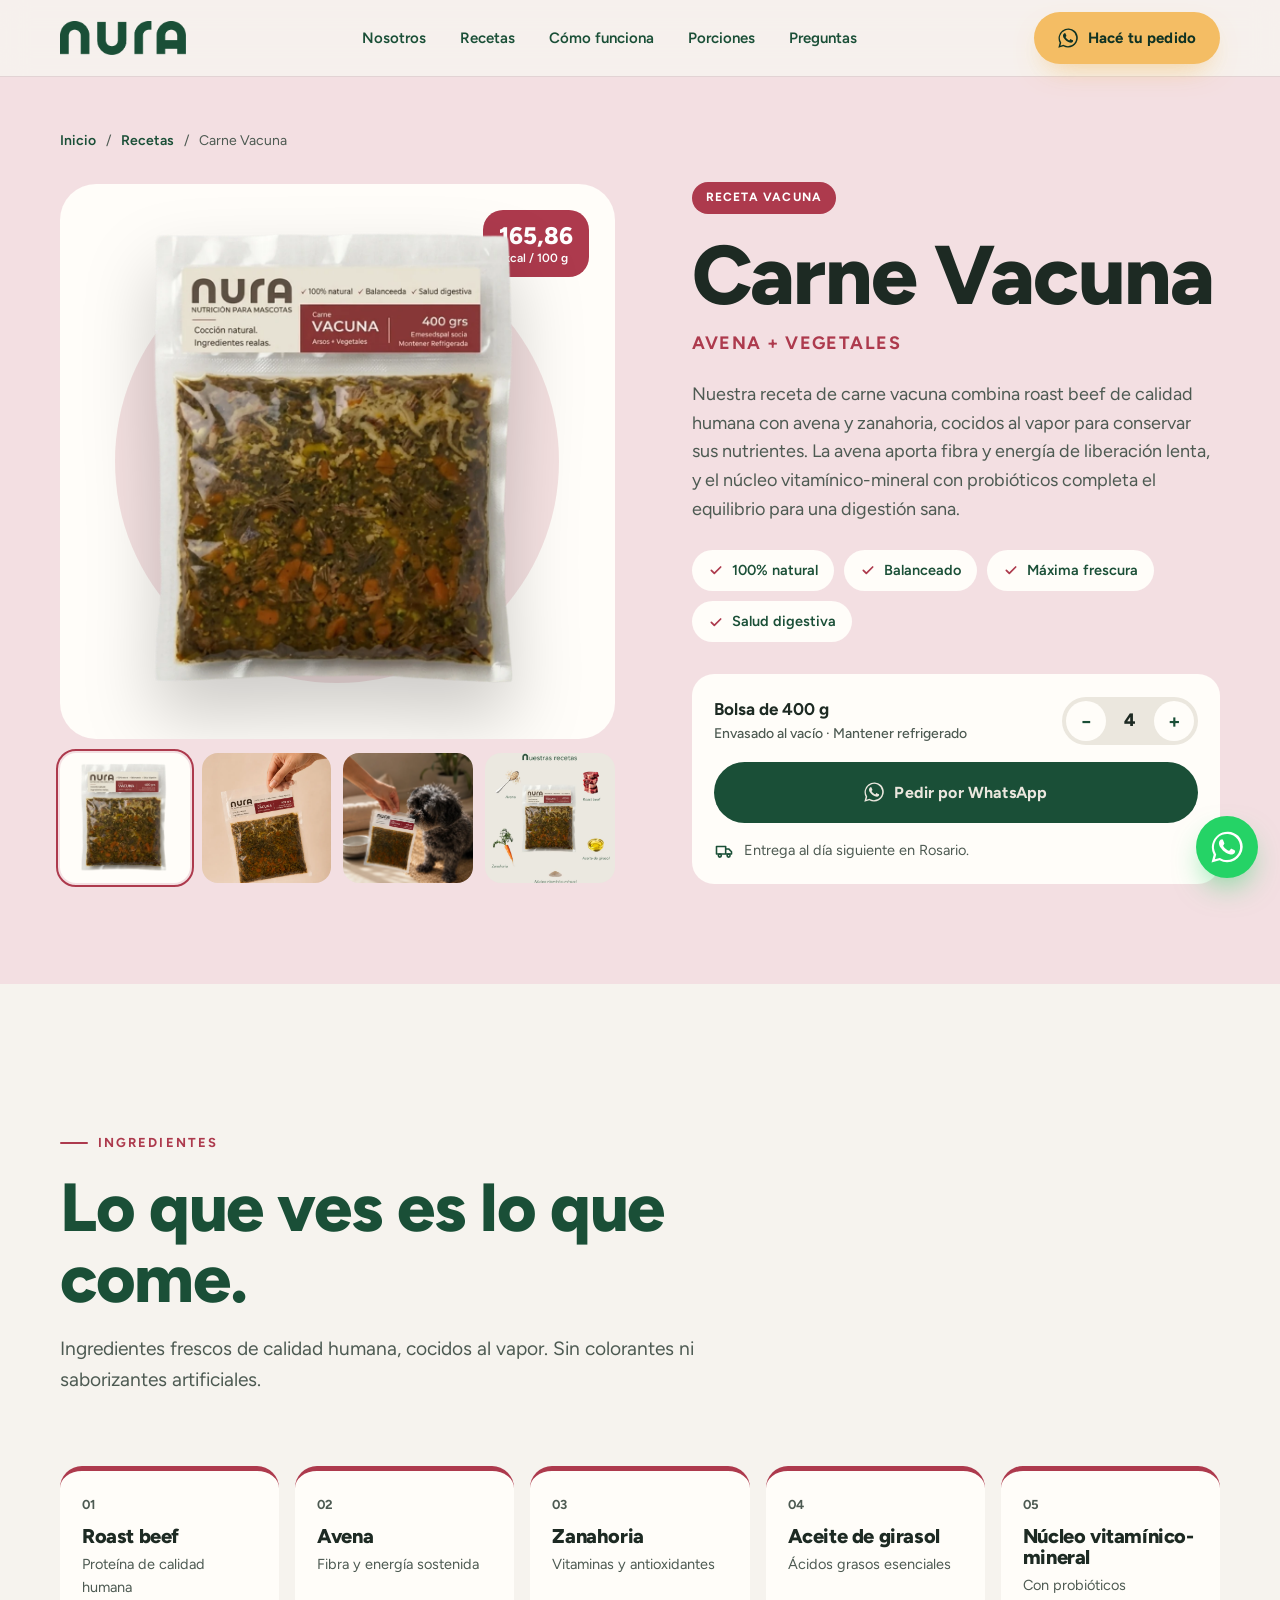
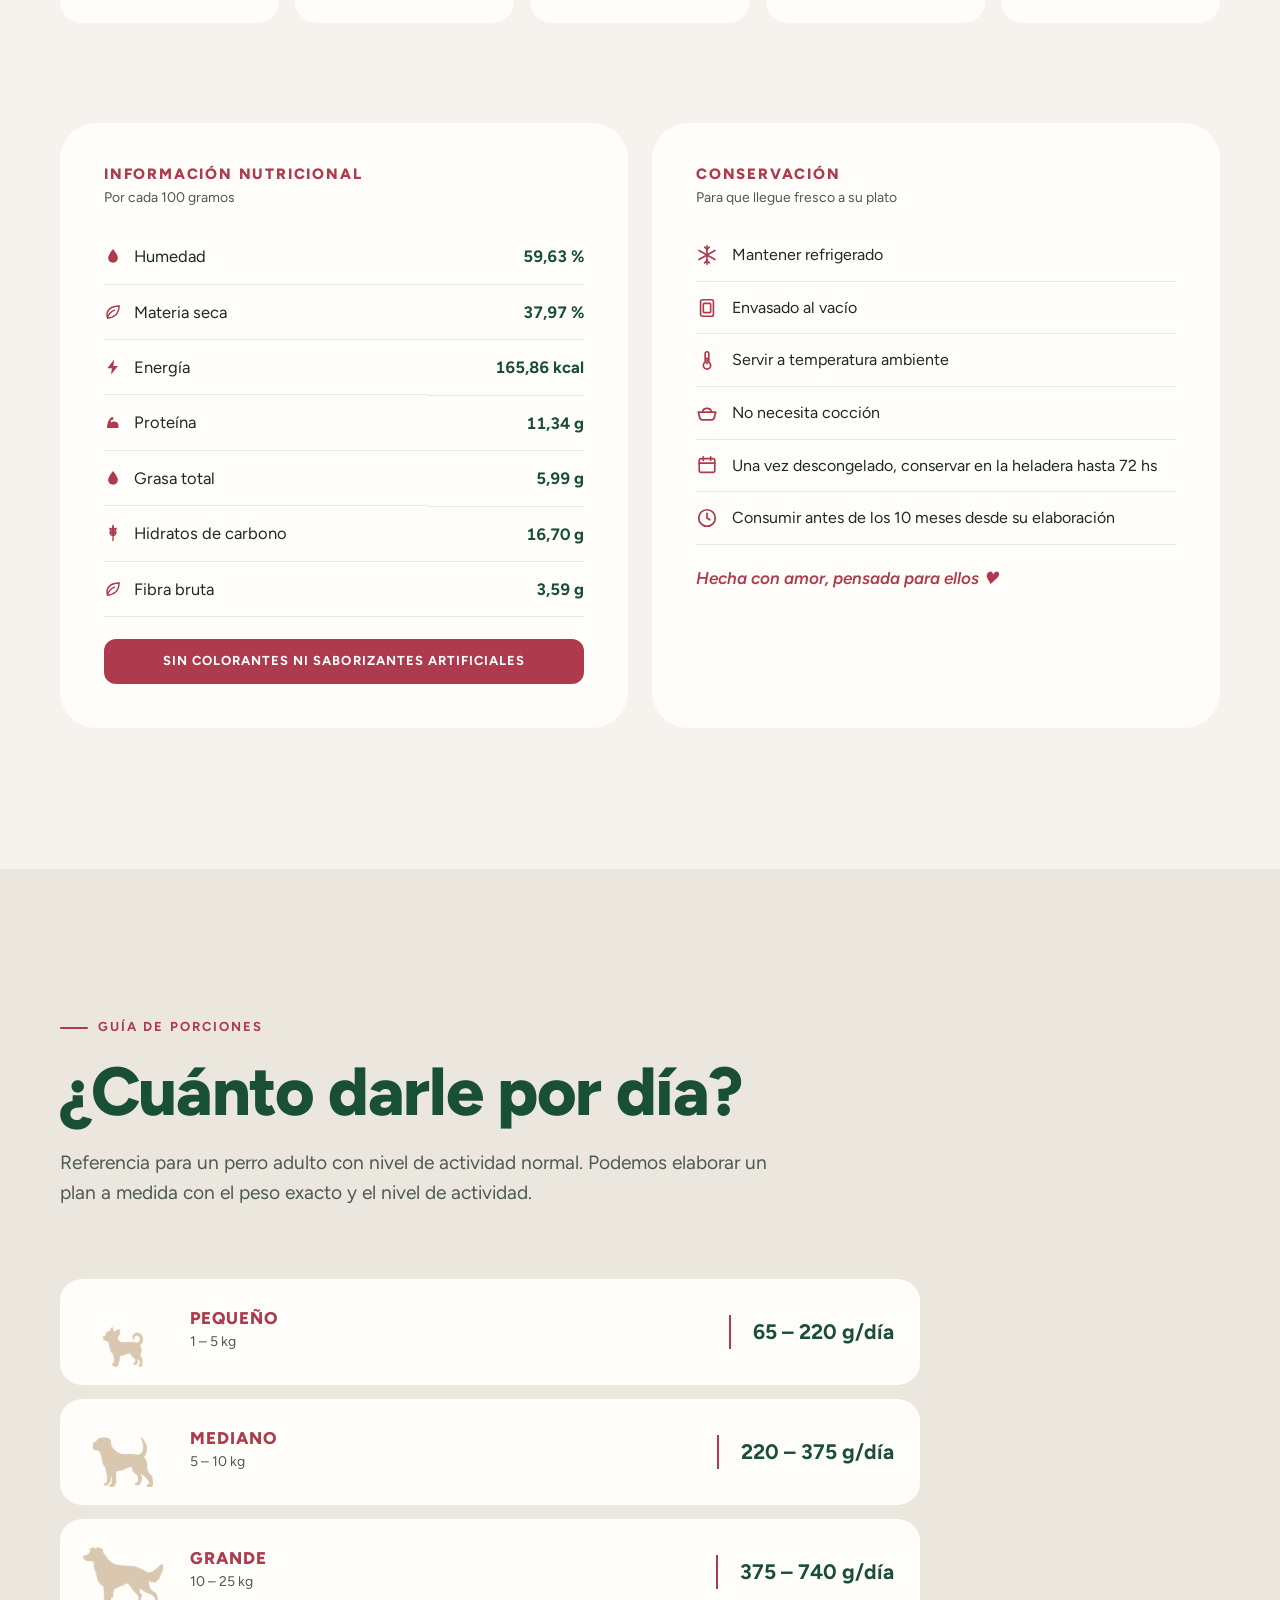
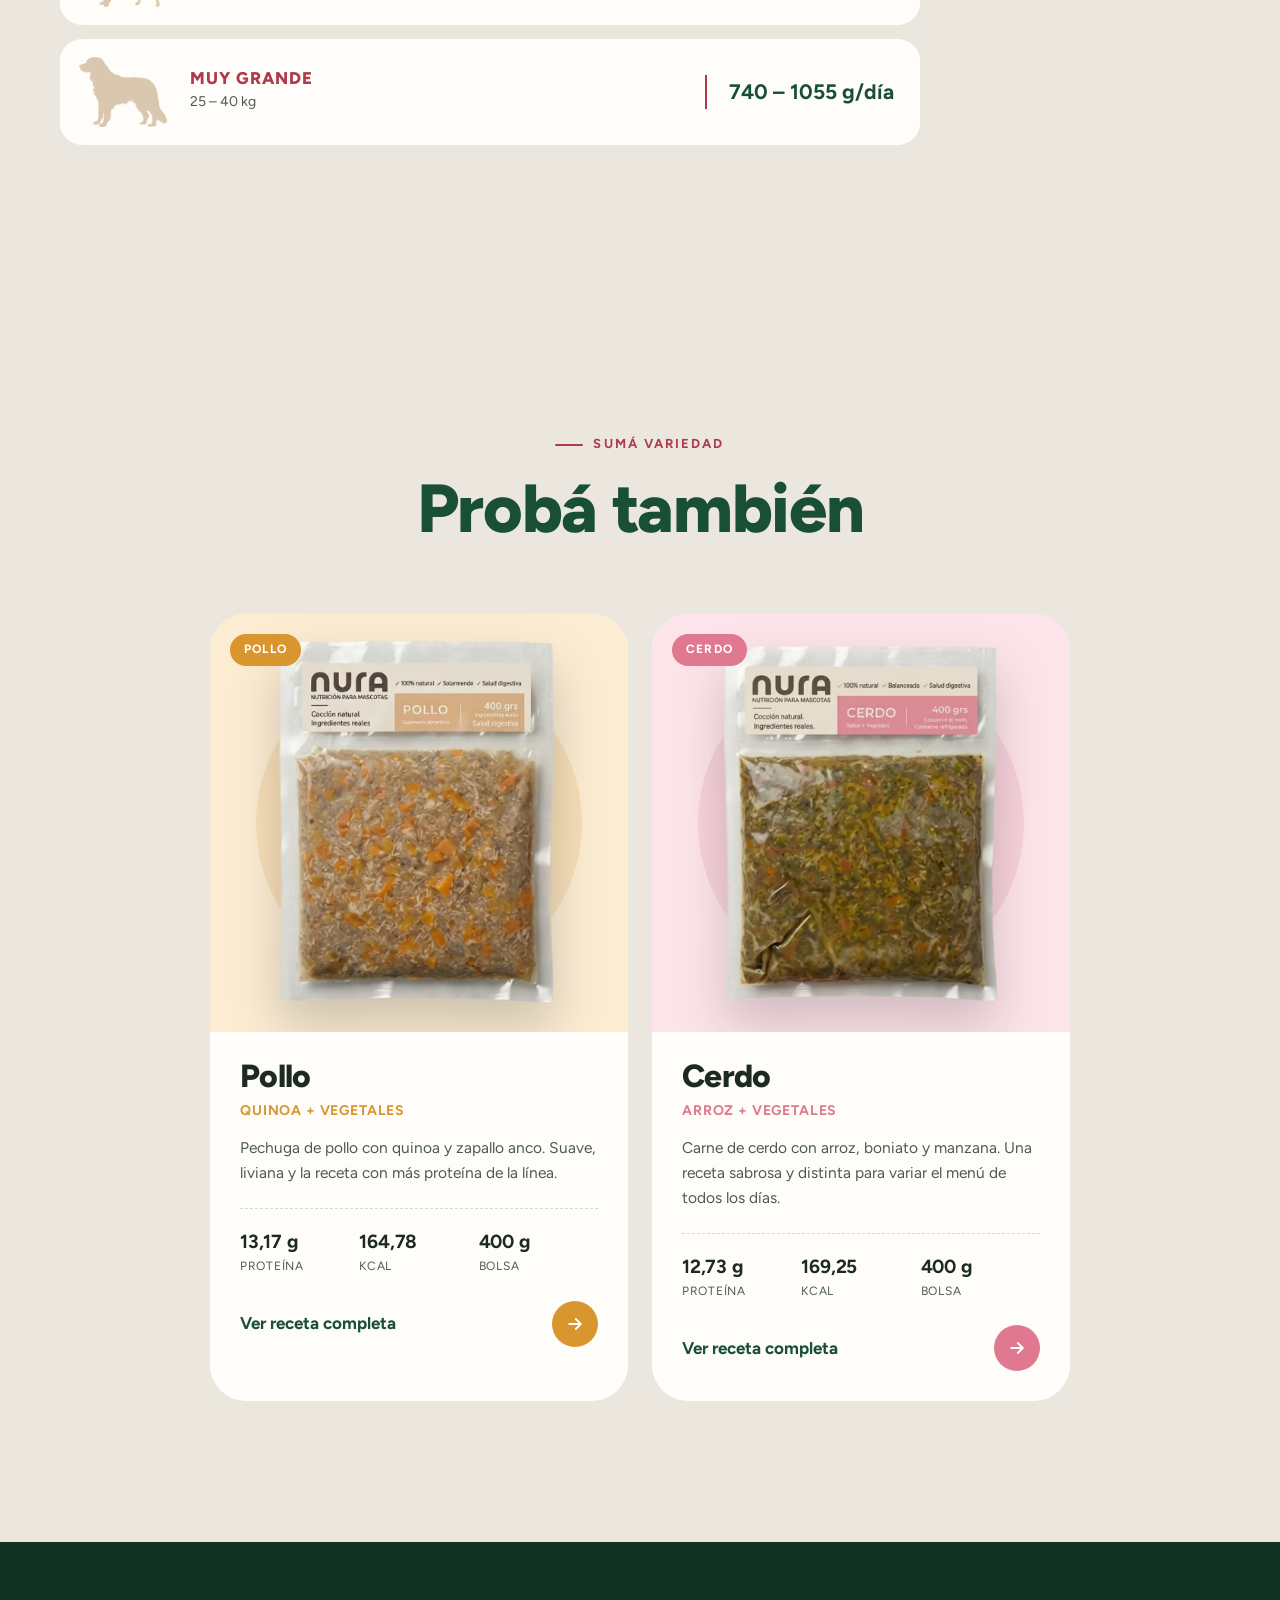
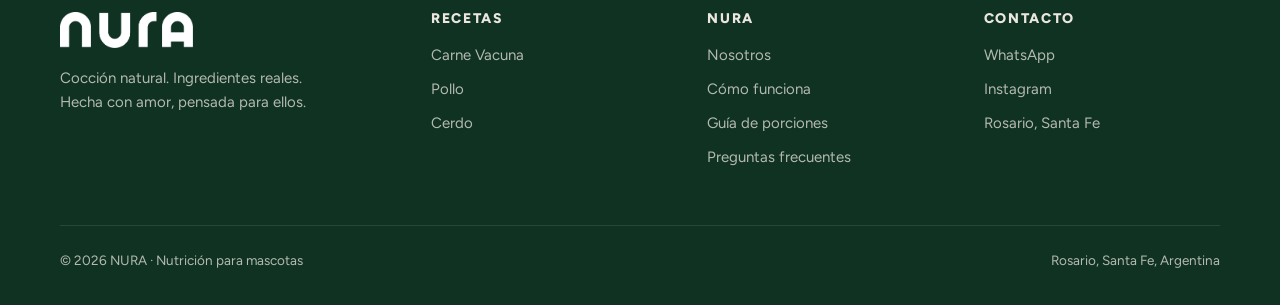
==== commit a147e7eb: "Carrusel de Instagram, zona de entrega solo Rosario y plan de transición oficial - Nueva sección con" ====
--- a/producto.html
+++ b/producto.html
@@ -4,7 +4,7 @@
   <meta charset="UTF-8" />
   <meta name="viewport" content="width=device-width, initial-scale=1" />
   <title>Receta · NURA Nutrición para mascotas</title>
-  <meta name="description" content="Ingredientes, información nutricional, conservación y guía de porciones de las recetas NURA. Entrega al día siguiente en Rosario y Gran Rosario." />
+  <meta name="description" content="Ingredientes, información nutricional, conservación y guía de porciones de las recetas NURA. Entrega al día siguiente en Rosario." />
   <meta name="theme-color" content="#1a4f37" />
   <link rel="icon" type="image/png" href="assets/img/favicon.png" />
   <link rel="preconnect" href="https://fonts.googleapis.com" />
@@ -61,7 +61,7 @@
           <ul>
             <li><a href="#" data-wa="Hola NURA!">WhatsApp</a></li>
             <li><a href="#" class="ig-link" target="_blank" rel="noopener">Instagram</a></li>
-            <li>Rosario y Gran Rosario</li>
+            <li>Rosario, Santa Fe</li>
           </ul>
         </div>
       </div>
--- a/css/styles.css
+++ b/css/styles.css
@@ -609,16 +609,73 @@
 .entrega-mapa b { display: block; font-size: 17px; }
 .entrega-mapa span { font-size: 14px; color: var(--tinta-suave); }
 
-/* ---------- Galería / Comunidad ---------- */
-.comunidad { background: var(--crema-50); padding-top: 0; }
-.galeria {
-  display: grid; grid-template-columns: repeat(5, 1fr); gap: 14px;
-}
-.galeria figure { margin: 0; border-radius: var(--radio); overflow: hidden; aspect-ratio: 3 / 4; }
-.galeria figure:nth-child(even) { transform: translateY(40px); }
-.galeria img { width: 100%; height: 100%; object-fit: cover; transition: transform 0.9s var(--ease); }
-.galeria figure:hover img { transform: scale(1.06); }
-.comunidad-cta { text-align: center; margin-top: 90px; }
+/* ---------- Instagram (carrusel) ---------- */
+.instagram { background: var(--crema-50); overflow: hidden; }
+.ig-head { display: flex; justify-content: space-between; align-items: flex-end; gap: 30px; flex-wrap: wrap; margin-bottom: clamp(36px, 5vw, 56px); }
+.ig-head h2 { font-size: clamp(36px, 5.4vw, 68px); margin-top: 18px; max-width: 12ch; }
+.ig-perfil { display: flex; align-items: center; gap: 18px; flex-wrap: wrap; }
+.ig-cuenta { display: flex; align-items: center; gap: 14px; }
+.ig-avatar {
+  width: 58px; height: 58px; border-radius: 50%; flex-shrink: 0;
+  display: grid; place-items: center;
+  background: var(--verde);
+  box-shadow: 0 0 0 3px var(--crema-50), 0 0 0 5px var(--mostaza);
+}
+.ig-avatar img { width: 22px; height: auto; }
+.ig-cuenta b { display: block; font-size: 17px; color: var(--tinta); }
+.ig-cuenta small { font-size: 13.5px; color: var(--tinta-suave); }
+
+.ig-carrusel { position: relative; }
+.ig-track {
+  display: flex; gap: 16px;
+  overflow-x: auto; overscroll-behavior-x: contain;
+  scroll-snap-type: x mandatory;
+  scroll-padding-inline: max(var(--gutter), calc((100vw - var(--max)) / 2 + var(--gutter)));
+  padding: 6px max(var(--gutter), calc((100vw - var(--max)) / 2 + var(--gutter)));
+  scrollbar-width: none;
+  cursor: grab;
+}
+.ig-track::-webkit-scrollbar { display: none; }
+.ig-track.arrastrando { cursor: grabbing; scroll-snap-type: none; }
+.ig-track.arrastrando a { pointer-events: none; }
+.ig-post {
+  position: relative; flex: 0 0 clamp(230px, 24vw, 310px);
+  aspect-ratio: 4 / 5; border-radius: var(--radio); overflow: hidden;
+  scroll-snap-align: start; background: var(--crema);
+  user-select: none; -webkit-user-drag: none;
+}
+.ig-post img { width: 100%; height: 100%; object-fit: cover; transition: transform 0.9s var(--ease); pointer-events: none; }
+.ig-post::after {
+  content: ""; position: absolute; inset: 0;
+  background: rgba(15, 50, 35, 0.55);
+  opacity: 0; transition: opacity 0.4s;
+}
+.ig-post .ig-icono {
+  position: absolute; z-index: 1; left: 50%; top: 50%;
+  width: 54px; height: 54px; border-radius: 50%;
+  display: grid; place-items: center;
+  background: var(--crema-50); color: var(--verde);
+  transform: translate(-50%, -50%) scale(0.6); opacity: 0;
+  transition: transform 0.45s var(--ease), opacity 0.35s;
+}
+.ig-post .ig-icono svg { width: 26px; height: 26px; }
+.ig-post:hover img { transform: scale(1.06); }
+.ig-post:hover::after { opacity: 1; }
+.ig-post:hover .ig-icono { opacity: 1; transform: translate(-50%, -50%) scale(1); }
+
+.ig-controles { display: flex; align-items: center; gap: 30px; margin-top: 30px; }
+.ig-progreso { flex: 1; height: 3px; border-radius: 3px; background: rgba(26, 79, 55, 0.12); overflow: hidden; }
+.ig-progreso span { display: block; height: 100%; width: 20%; border-radius: 3px; background: var(--verde); transition: transform 0.3s var(--ease); transform-origin: left; }
+.ig-flechas { display: flex; gap: 10px; }
+.ig-flechas button {
+  width: 52px; height: 52px; border-radius: 50%;
+  border: 2px solid var(--verde); background: transparent; color: var(--verde);
+  display: grid; place-items: center;
+  transition: background 0.3s, color 0.3s;
+}
+.ig-flechas button:hover { background: var(--verde); color: var(--crema); }
+.ig-flechas button svg { width: 20px; height: 20px; }
+#igPrev svg { transform: rotate(180deg); }
 
 /* ---------- FAQ ---------- */
 .faq { background: var(--crema); }
@@ -802,8 +859,6 @@
 @media (max-width: 1080px) {
   .pilares-grid, .pasos-grid { grid-template-columns: repeat(2, 1fr); }
   .footer-grid { grid-template-columns: 1fr 1fr; }
-  .galeria { grid-template-columns: repeat(3, 1fr); }
-  .galeria figure:nth-child(n+4) { display: none; }
 }
 
 @media (max-width: 900px) {
@@ -846,14 +901,13 @@
   .fila-porcion .gr { grid-column: 1 / -1; text-align: left; border-left: 0; border-top: 2px solid var(--bordo); padding: 10px 0 0; }
   .fila-porcion.activa { transform: none; }
   .calc-resultado { grid-template-columns: 1fr; }
-  .galeria { grid-template-columns: repeat(2, 1fr); }
-  .galeria figure:nth-child(n+3) { display: none; }
-  .galeria figure:nth-child(even) { transform: none; }
-  .comunidad-cta { margin-top: 40px; }
   .footer-grid { grid-template-columns: 1fr; }
   .proceso-grid { grid-template-columns: 1fr; grid-auto-rows: 260px; }
   .p1, .p2, .p3, .p4, .p5, .p6 { grid-row: span 1; grid-column: auto; }
   .p5 { grid-row: span 1; }
   .entrega-mapa { left: 16px; right: 16px; bottom: 16px; }
   .wa-float { width: 56px; height: 56px; right: 16px; bottom: 16px; }
-}
+  .ig-post { flex-basis: 72vw; }
+  .ig-flechas { display: none; }
+  .ig-controles { padding-right: 90px; }
+}
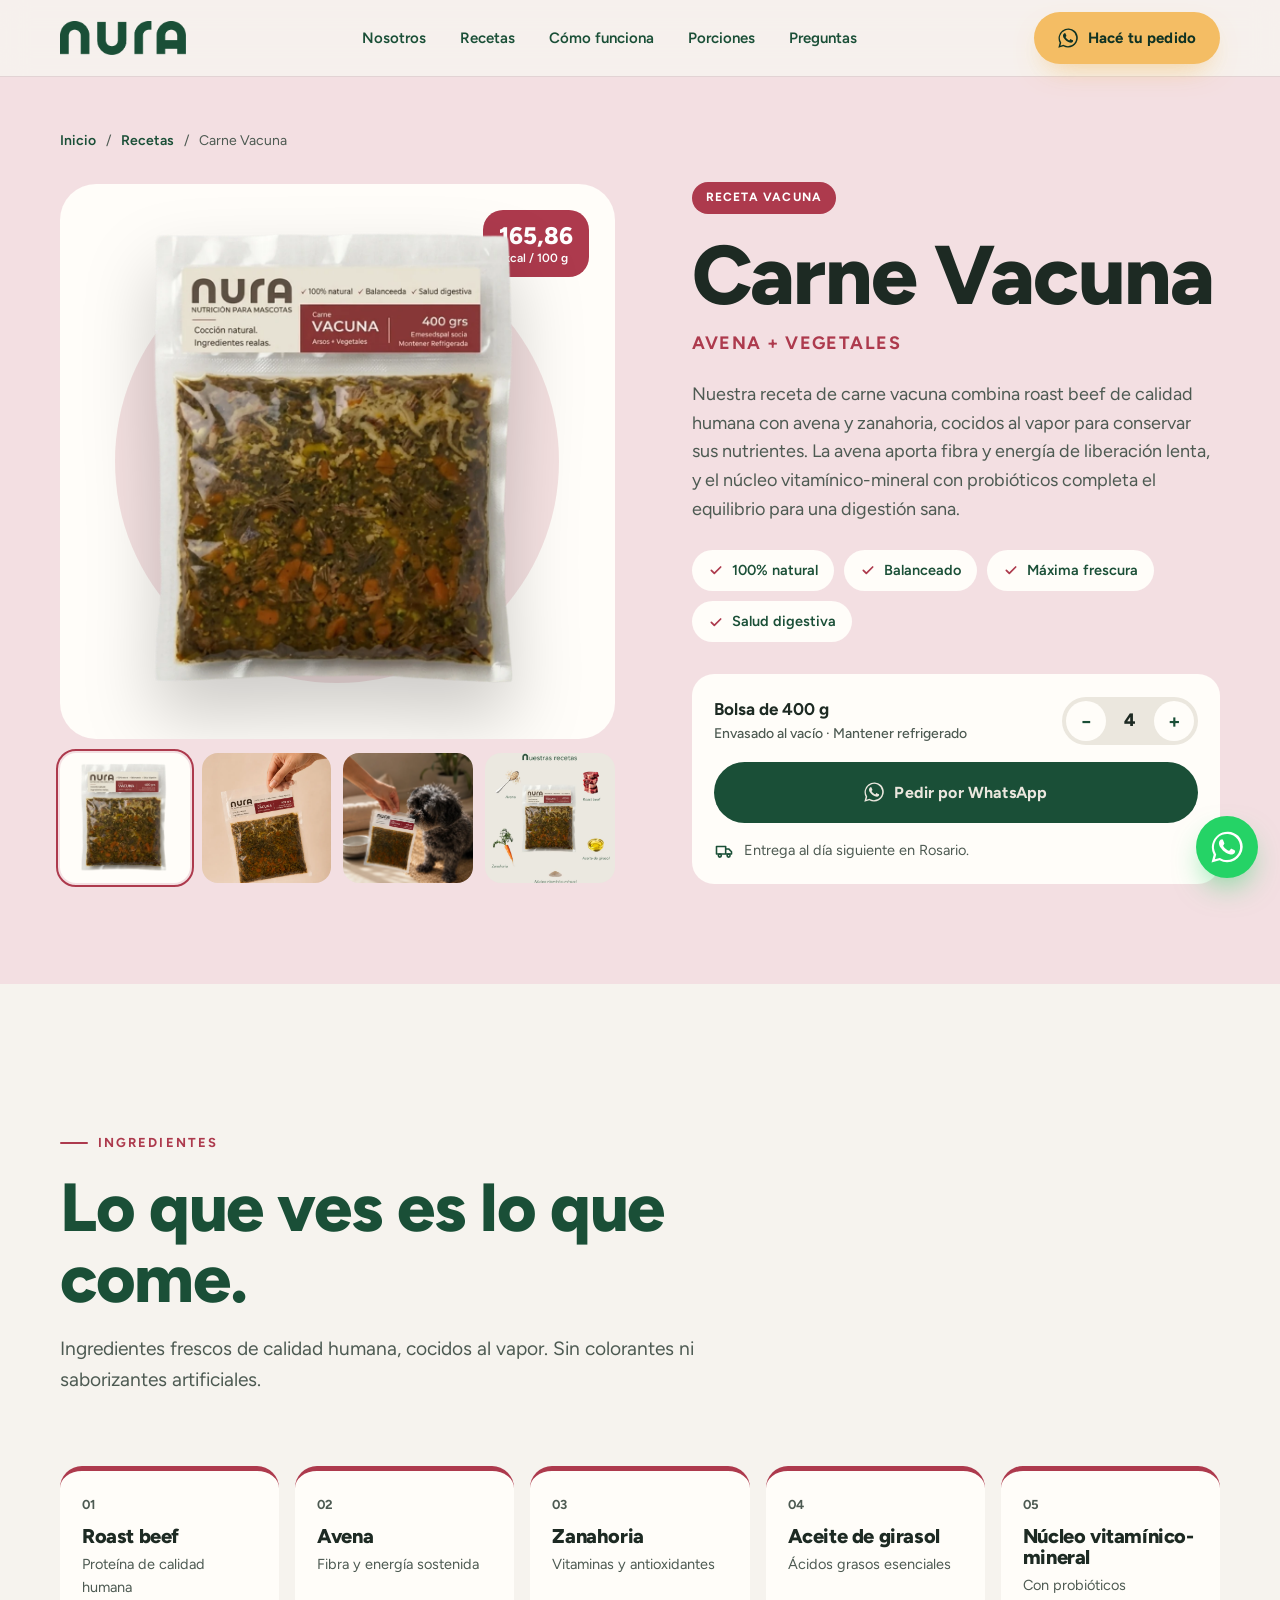
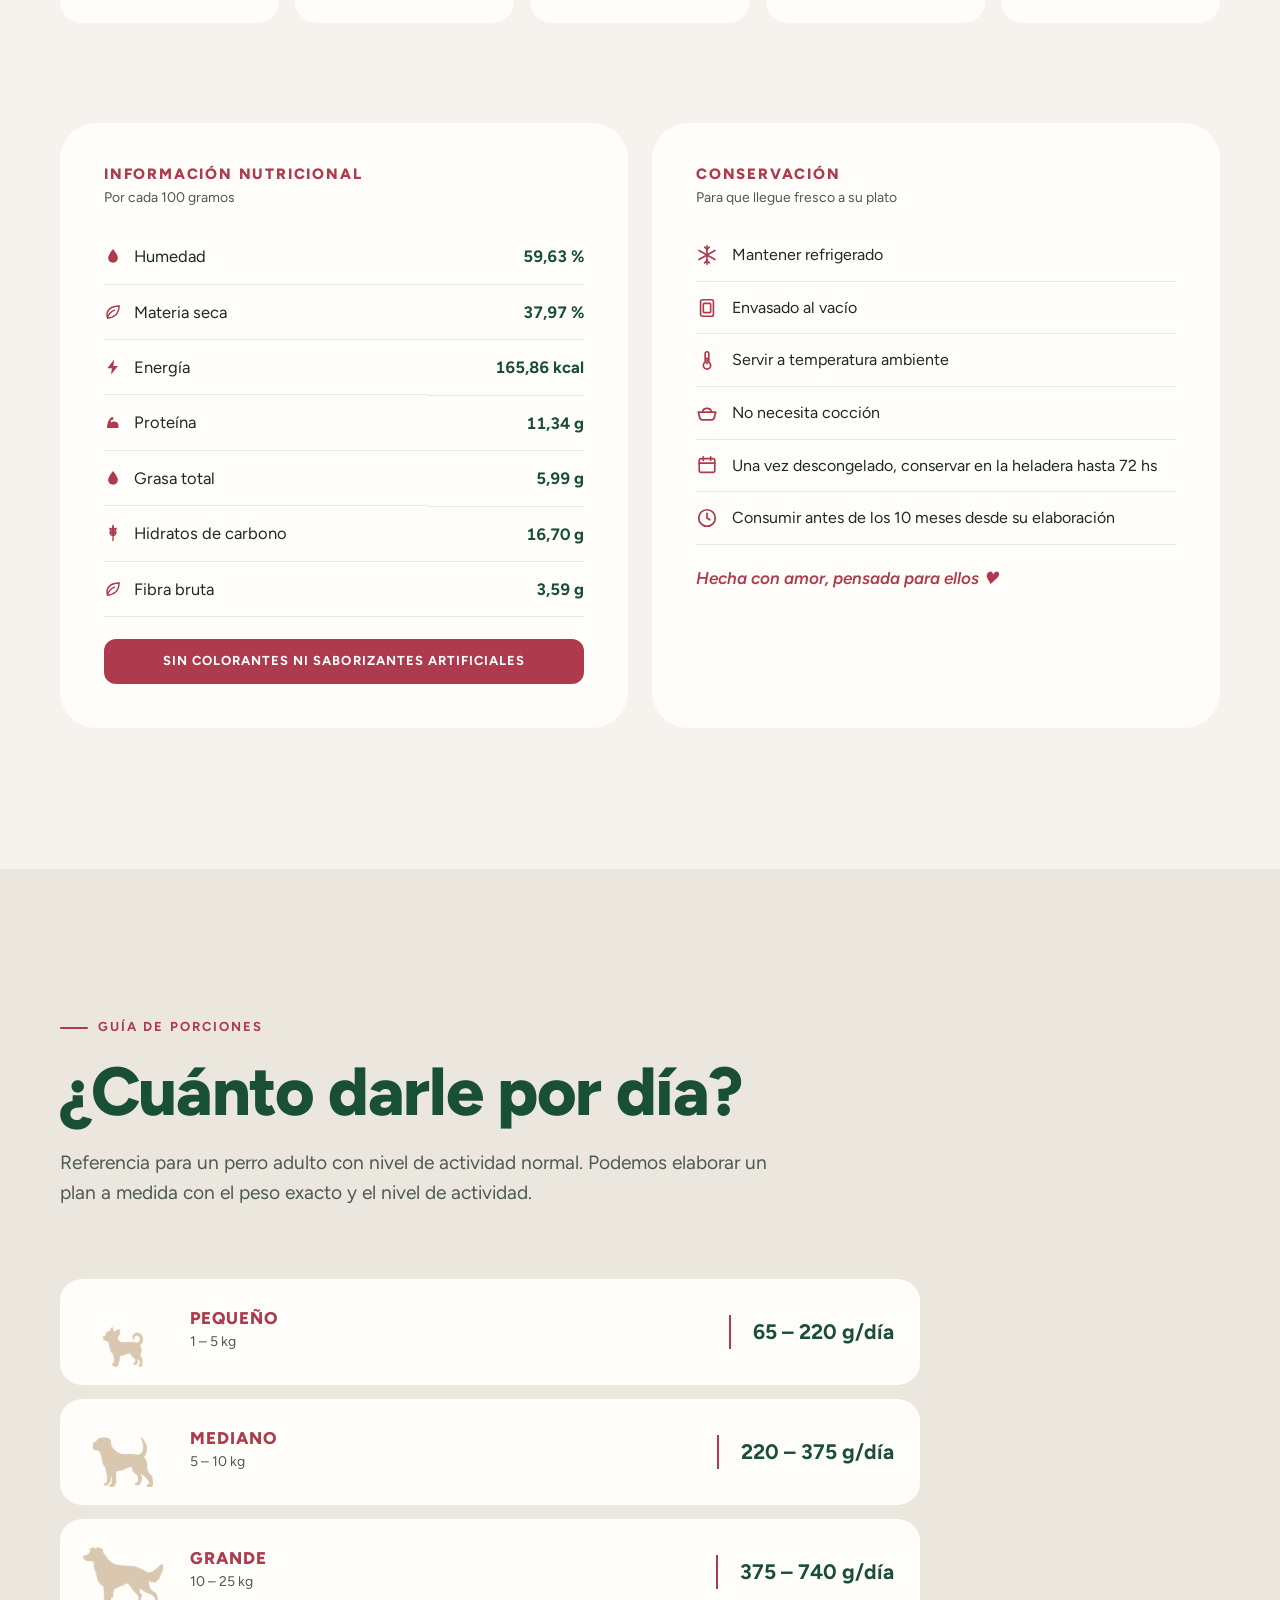
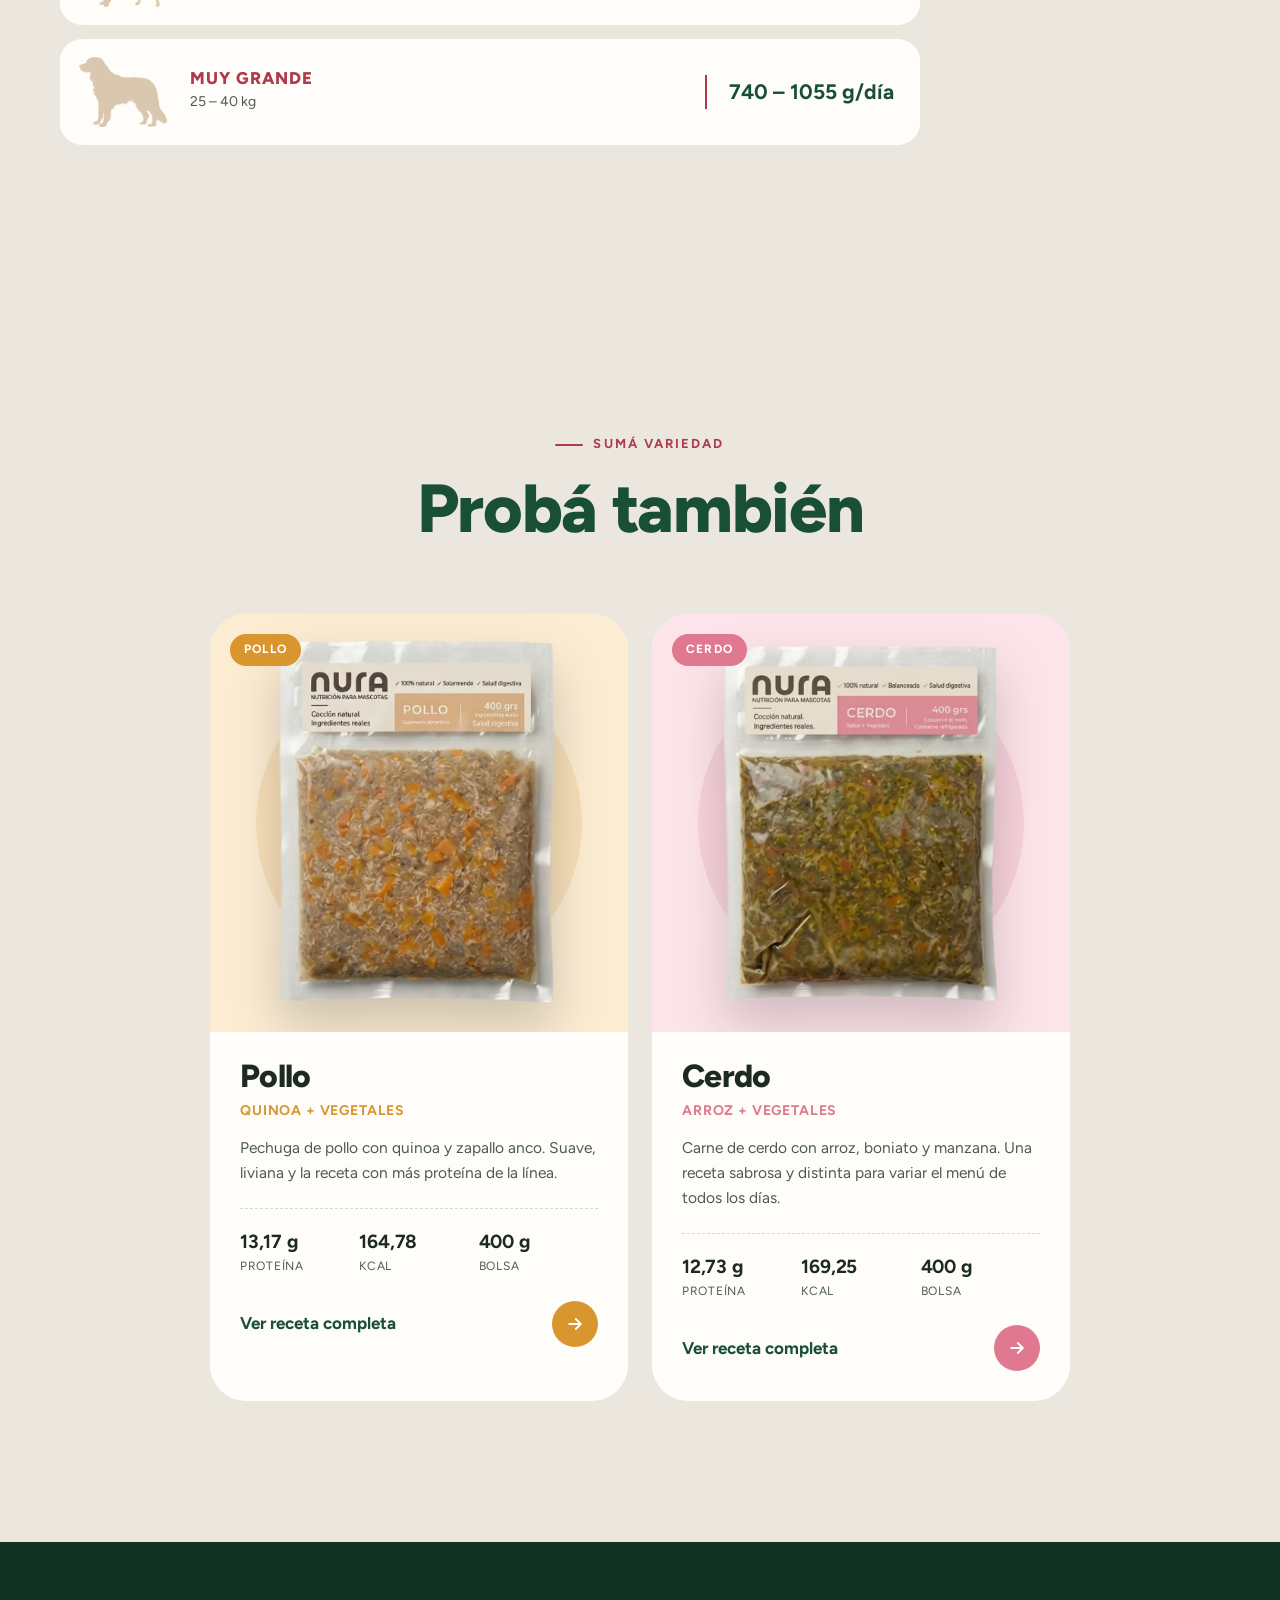
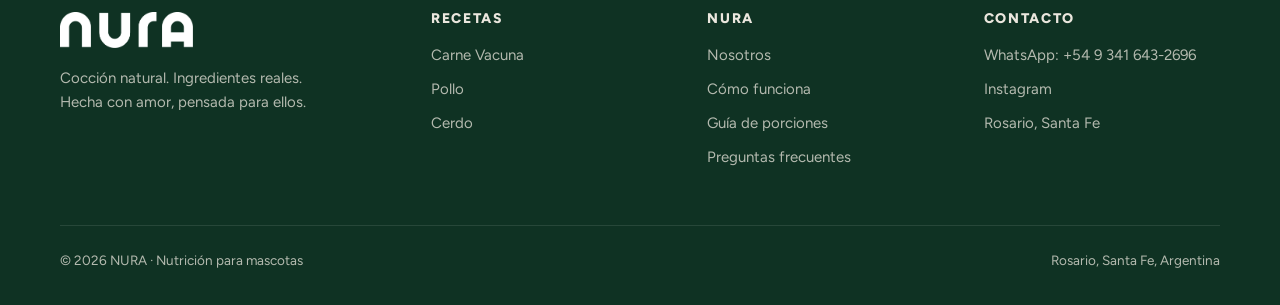
==== commit ad2bd2bb: "Número real de WhatsApp en todos los botones de contacto Co-Authored-By: Claude Opus 5 <noreply@anth" ====
--- a/producto.html
+++ b/producto.html
@@ -59,7 +59,7 @@
         <div>
           <h4>Contacto</h4>
           <ul>
-            <li><a href="#" data-wa="Hola NURA!">WhatsApp</a></li>
+            <li><a href="#" data-wa="Hola NURA!">WhatsApp: +54 9 341 643-2696</a></li>
             <li><a href="#" class="ig-link" target="_blank" rel="noopener">Instagram</a></li>
             <li>Rosario, Santa Fe</li>
           </ul>
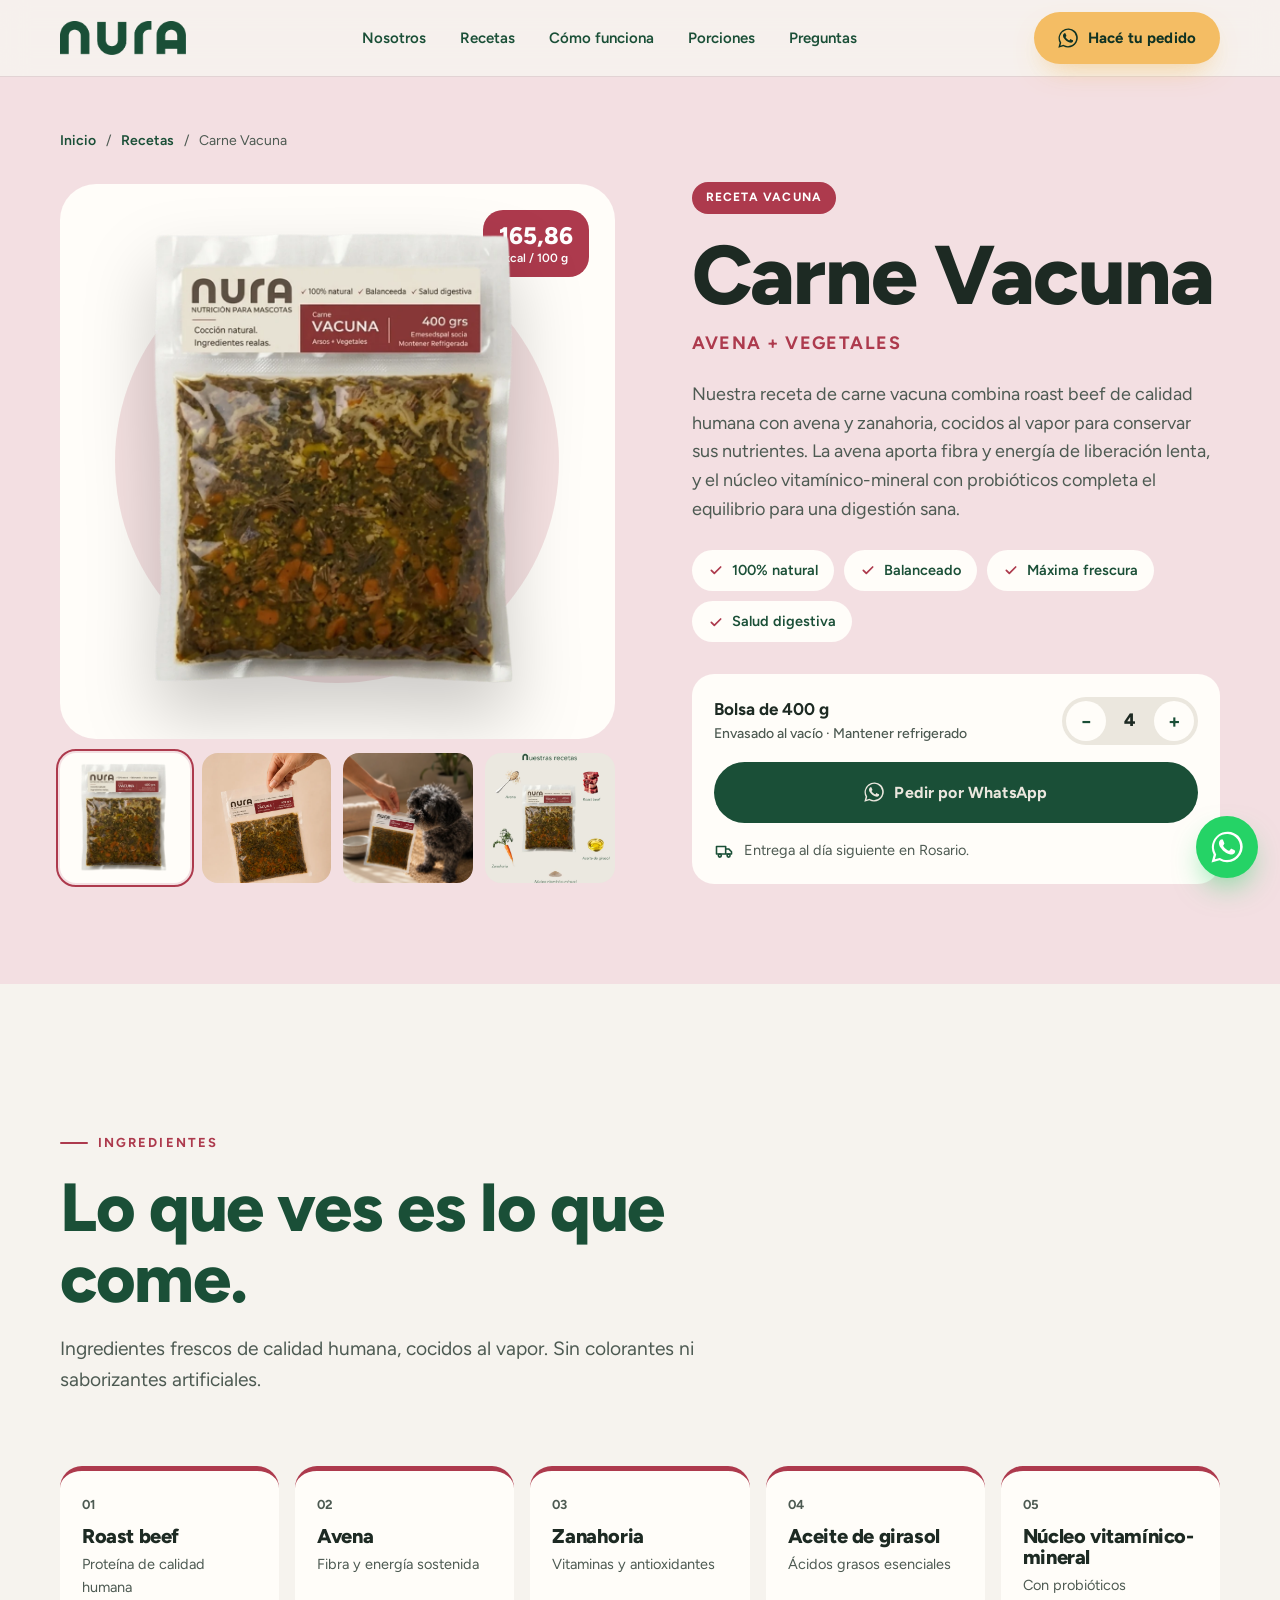
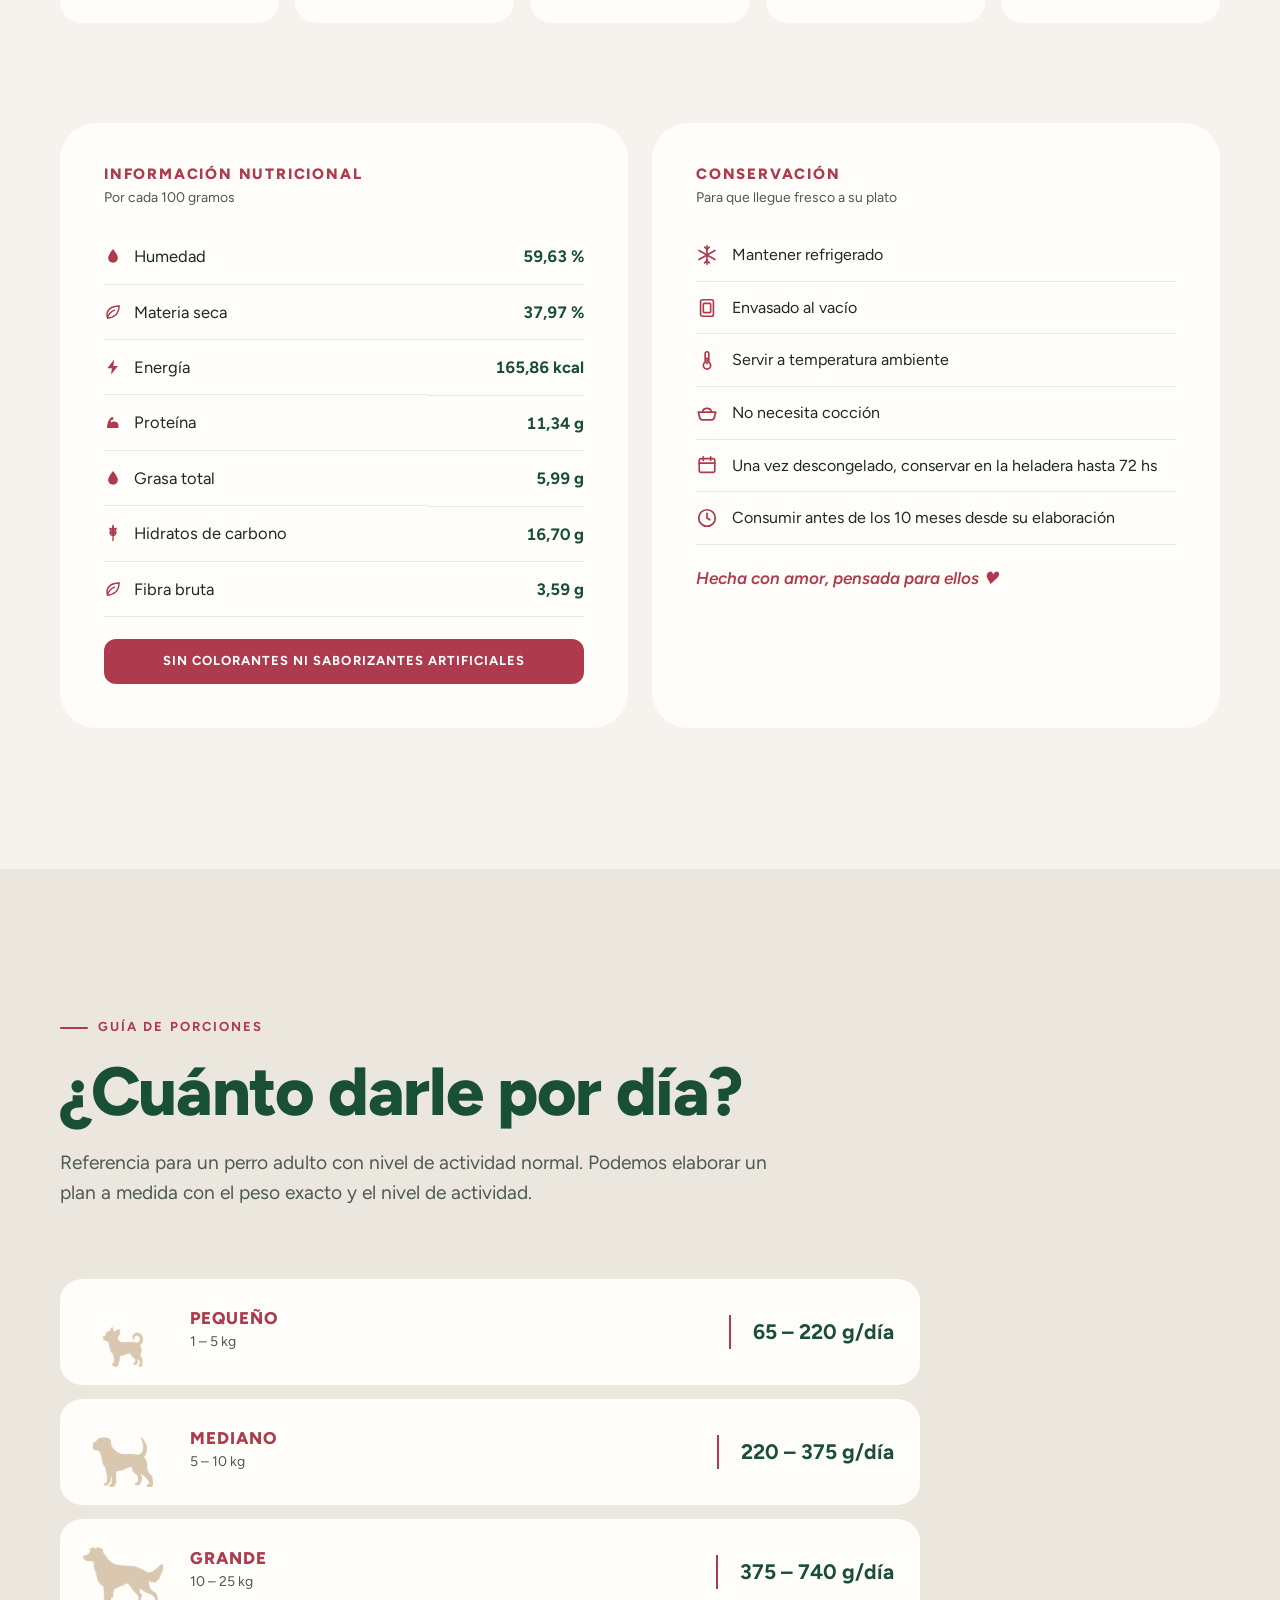
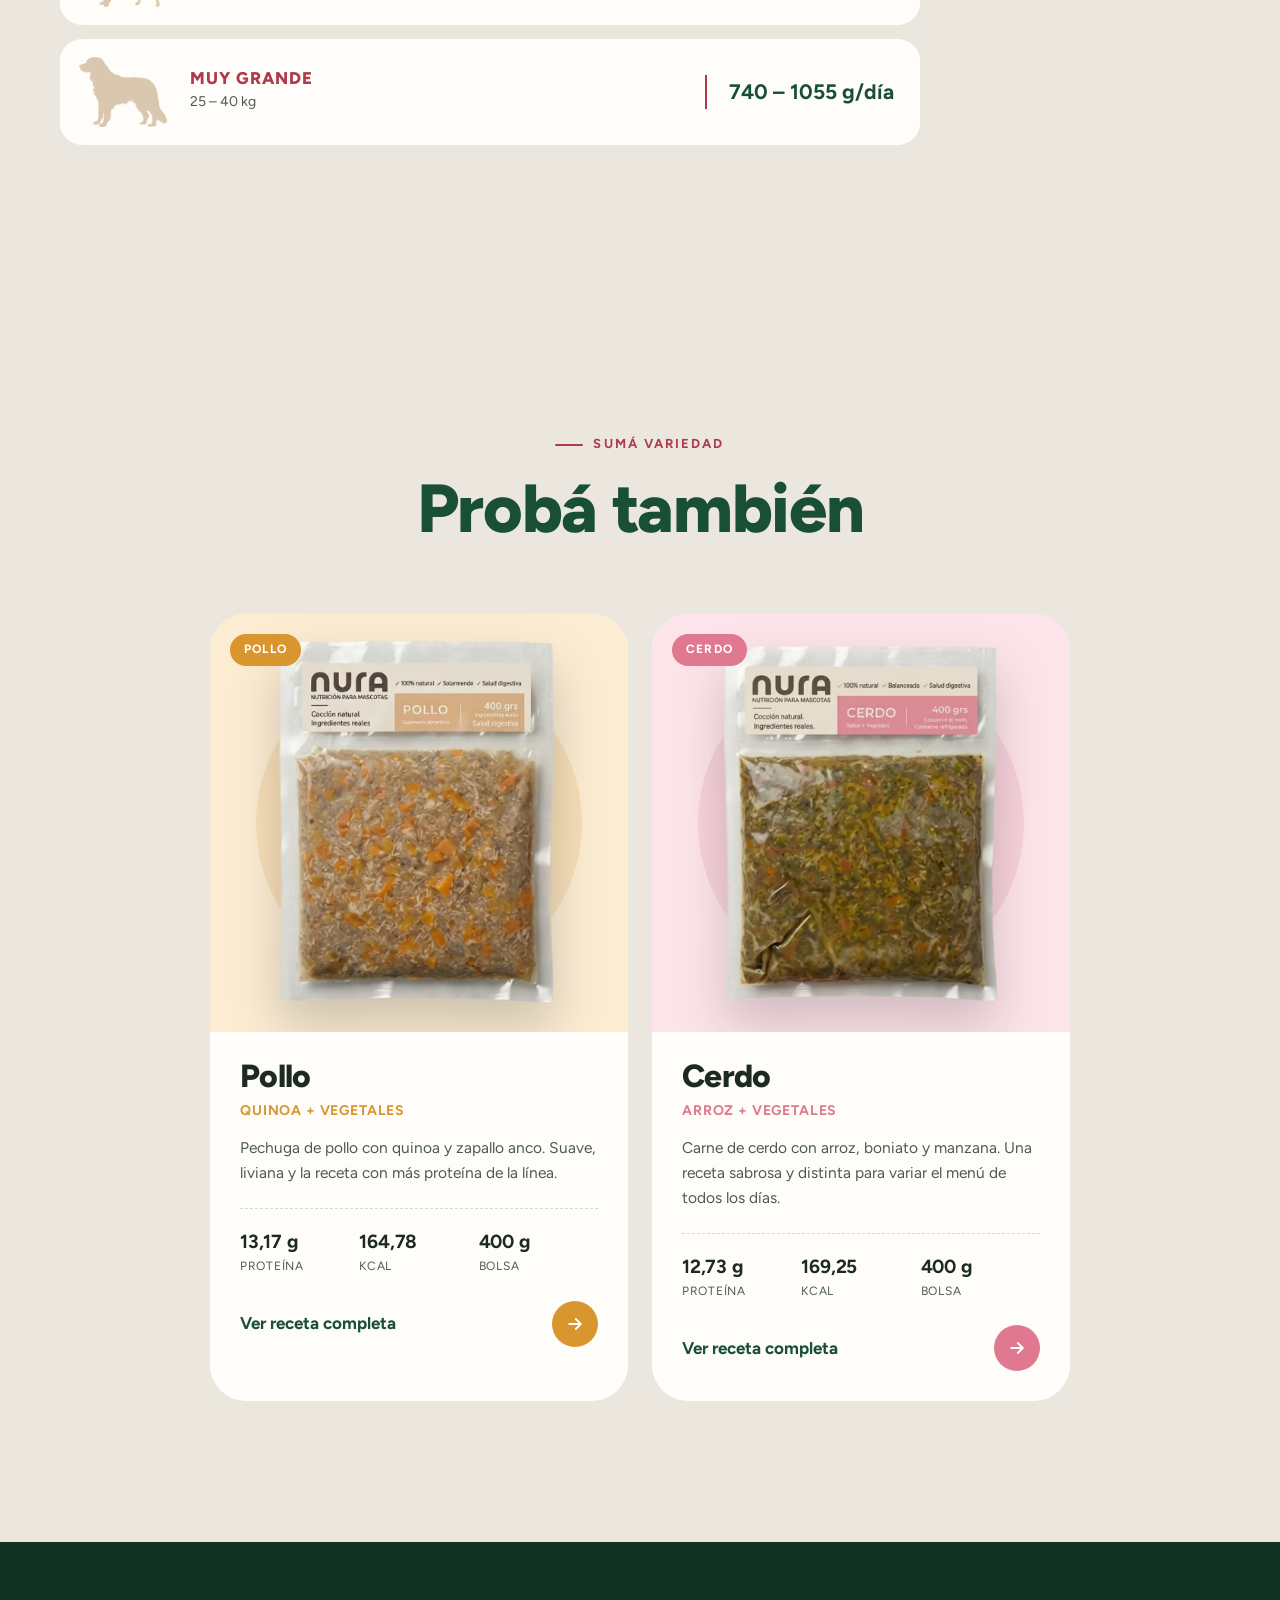
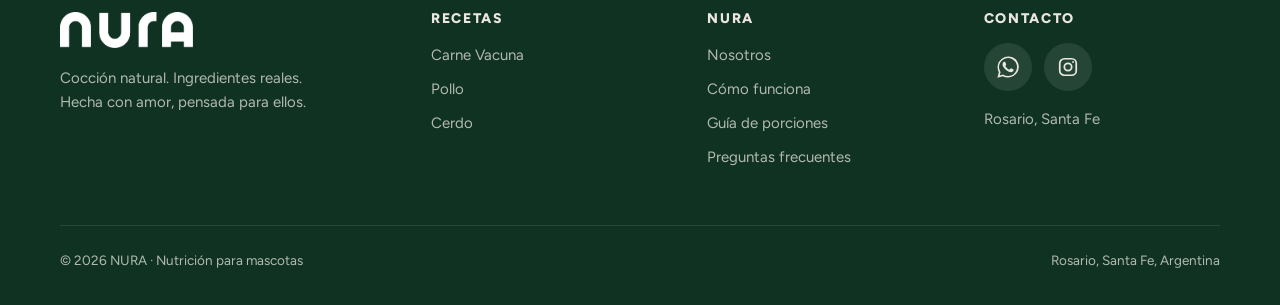
==== commit 649e2d3a: "Footer: íconos de WhatsApp e Instagram en lugar de texto Co-Authored-By: Claude Opus 5 <noreply@anth" ====
--- a/producto.html
+++ b/producto.html
@@ -58,11 +58,11 @@
         </div>
         <div>
           <h4>Contacto</h4>
-          <ul>
-            <li><a href="#" data-wa="Hola NURA!">WhatsApp: +54 9 341 643-2696</a></li>
-            <li><a href="#" class="ig-link" target="_blank" rel="noopener">Instagram</a></li>
-            <li>Rosario, Santa Fe</li>
-          </ul>
+          <div class="footer-redes">
+            <a href="#" class="red red-wa" data-wa="Hola NURA!" aria-label="WhatsApp +54 9 341 643-2696" title="WhatsApp"><svg><use href="#i-whatsapp"/></svg></a>
+            <a href="#" class="red red-ig ig-link" target="_blank" rel="noopener" aria-label="Instagram @nura.mascotas" title="Instagram"><svg><use href="#i-instagram"/></svg></a>
+          </div>
+          <p class="footer-zona">Rosario, Santa Fe</p>
         </div>
       </div>
       <div class="footer-bottom">
--- a/css/styles.css
+++ b/css/styles.css
@@ -726,6 +726,18 @@
 .footer h4 { color: var(--crema); font-size: 14px; letter-spacing: 0.12em; text-transform: uppercase; margin-bottom: 16px; }
 .footer ul { list-style: none; margin: 0; padding: 0; display: grid; gap: 10px; }
 .footer a:hover { color: var(--mostaza); }
+.footer-redes { display: flex; gap: 12px; }
+.footer .red {
+  width: 48px; height: 48px; border-radius: 50%;
+  display: grid; place-items: center;
+  background: rgba(235, 231, 222, 0.1); color: var(--crema);
+  transition: background 0.3s, color 0.3s, transform 0.35s var(--ease);
+}
+.footer .red svg { width: 22px; height: 22px; }
+.footer .red:hover { transform: translateY(-3px); color: #fff; }
+.footer .red-wa:hover { background: #25d366; }
+.footer .red-ig:hover { background: radial-gradient(circle at 30% 110%, #fdc468 0%, #df4996 45%, #7a3ee0 100%); }
+.footer-zona { margin-top: 16px; }
 .footer-bottom {
   margin-top: 56px; padding-top: 24px; border-top: 1px solid rgba(255, 255, 255, 0.1);
   display: flex; justify-content: space-between; flex-wrap: wrap; gap: 14px; font-size: 13.5px;
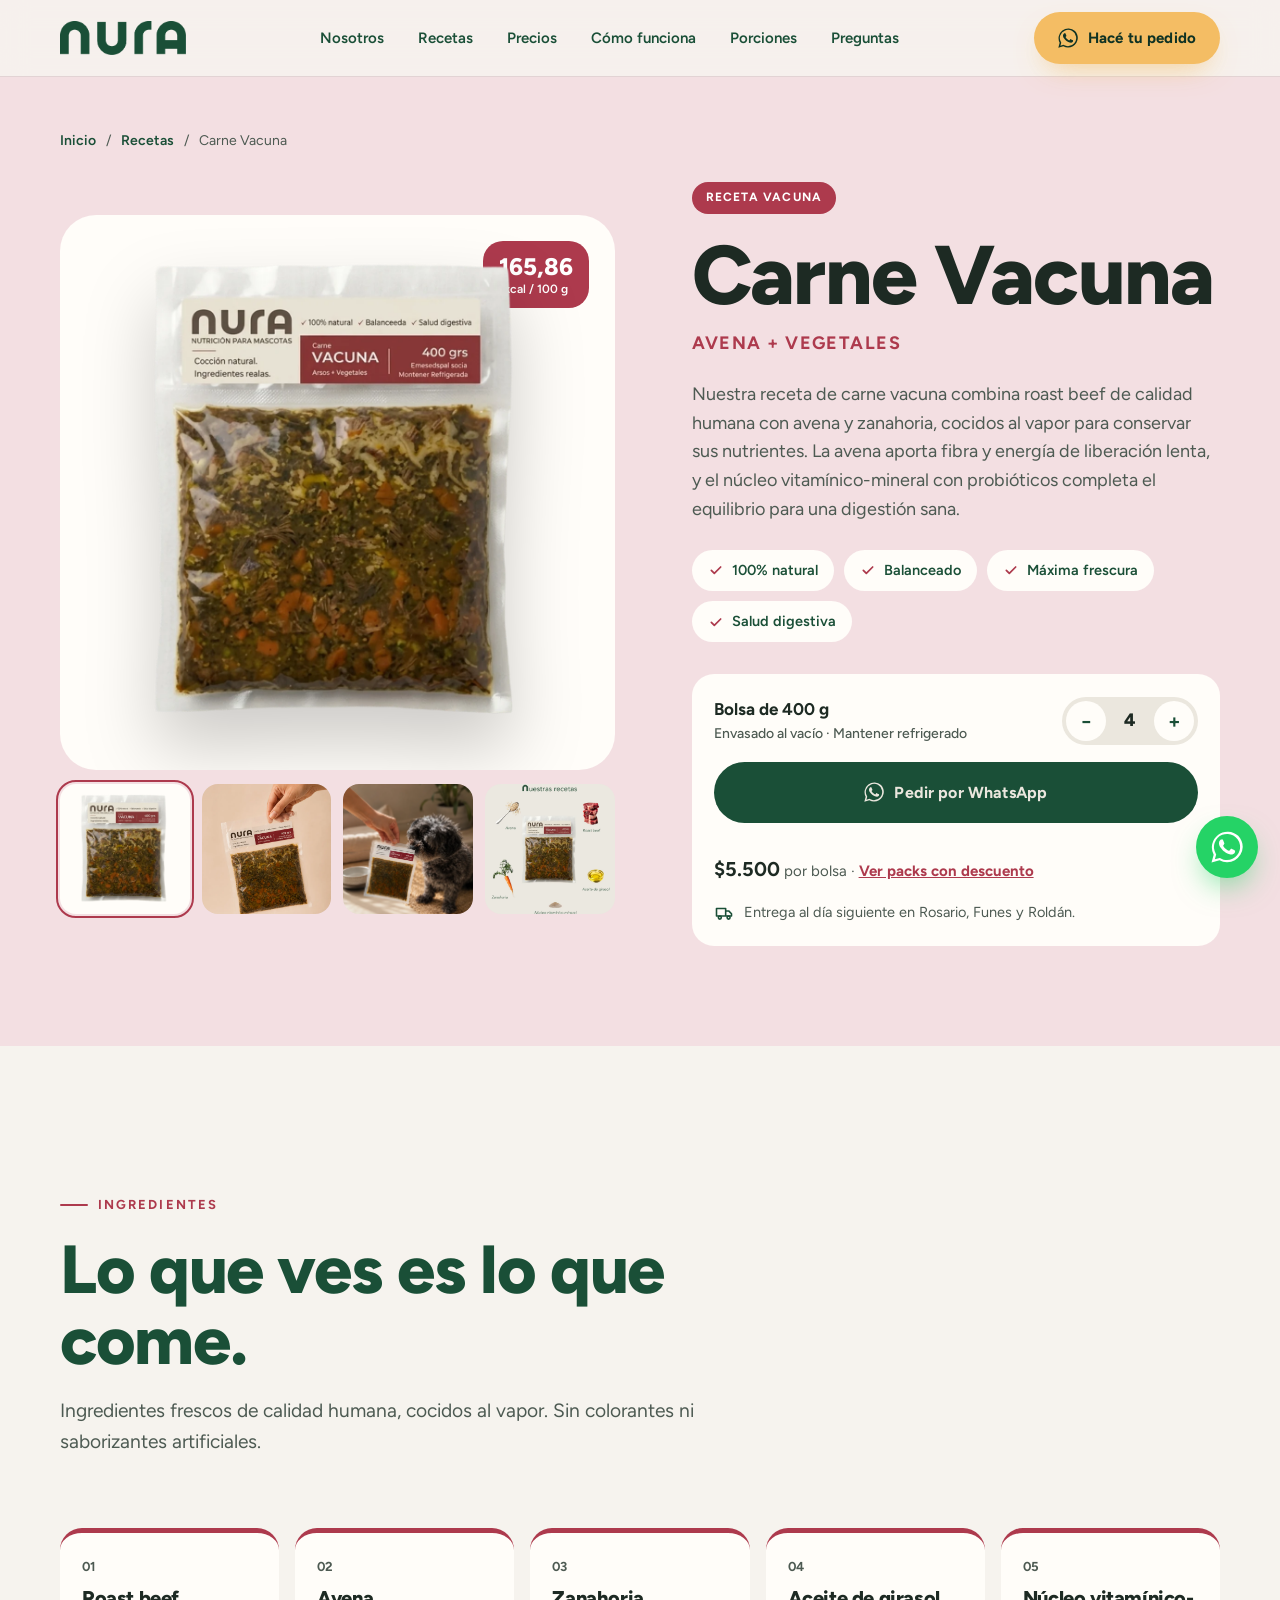
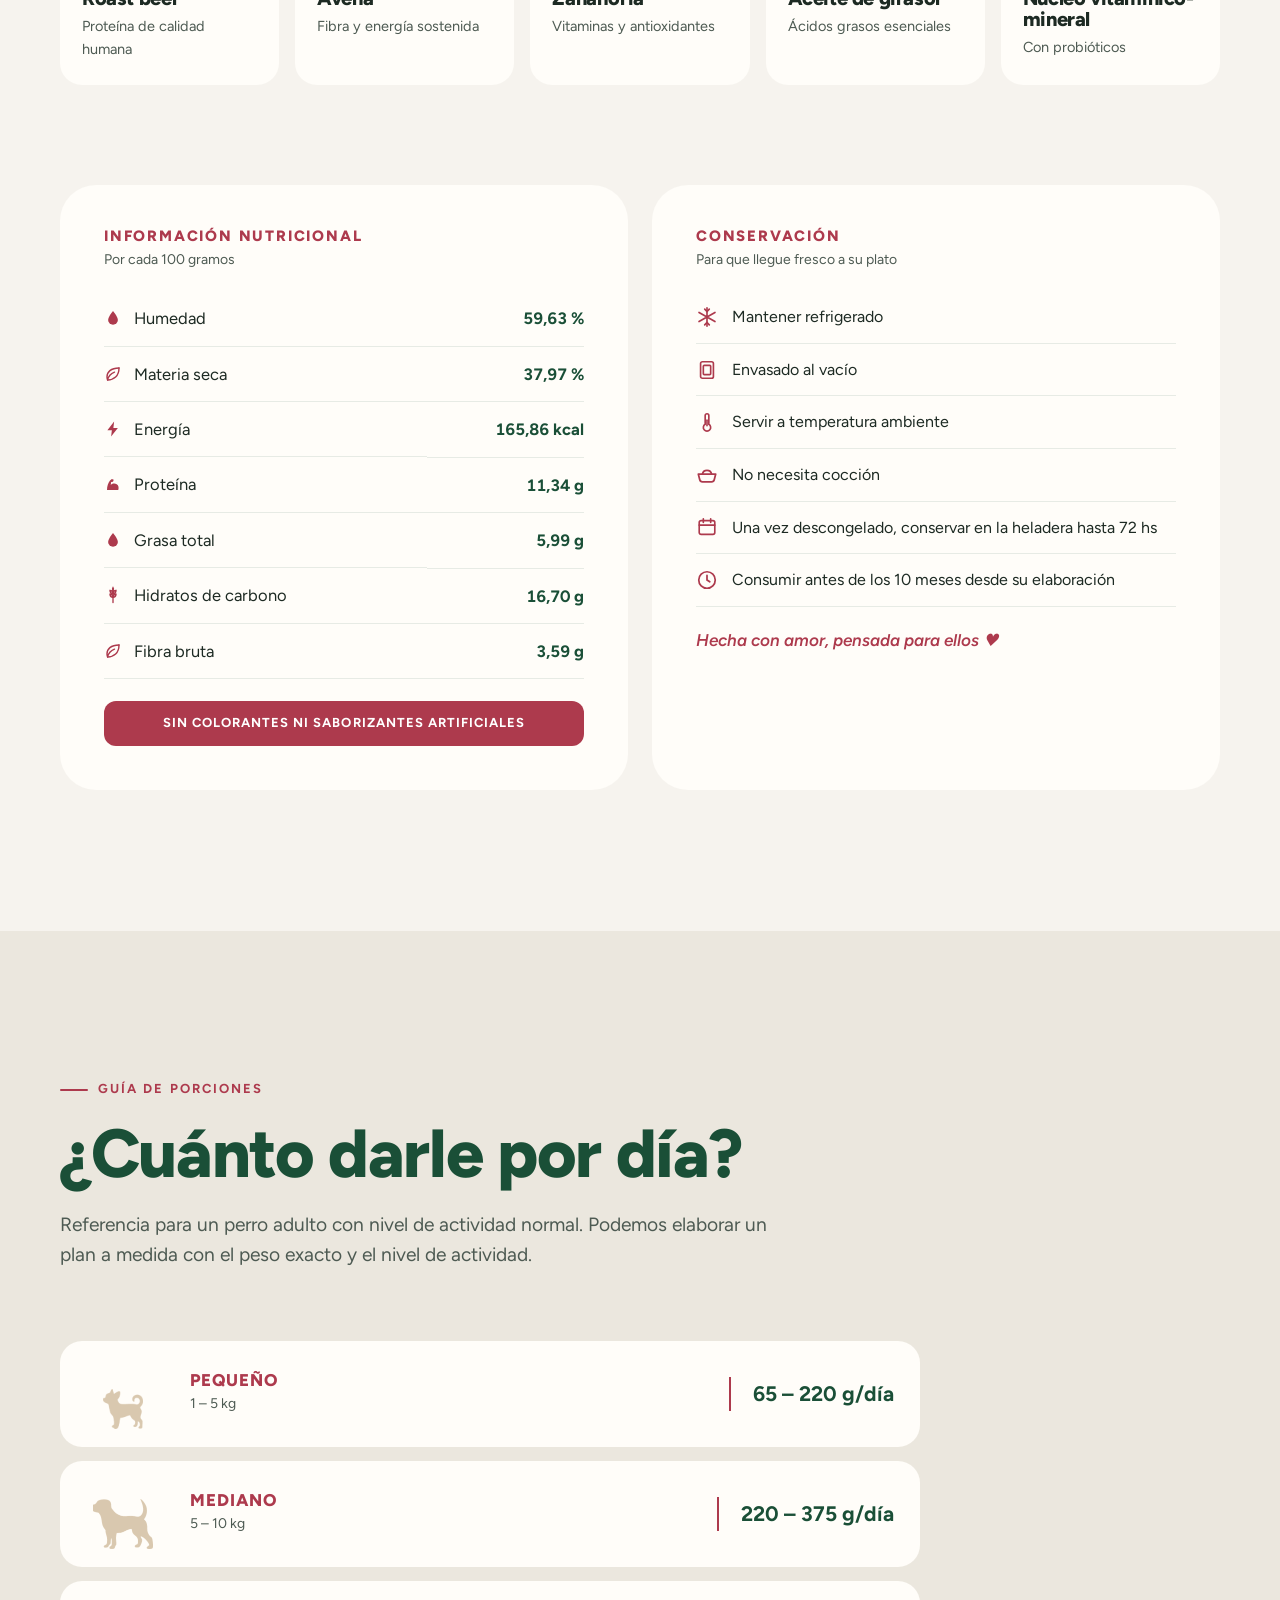
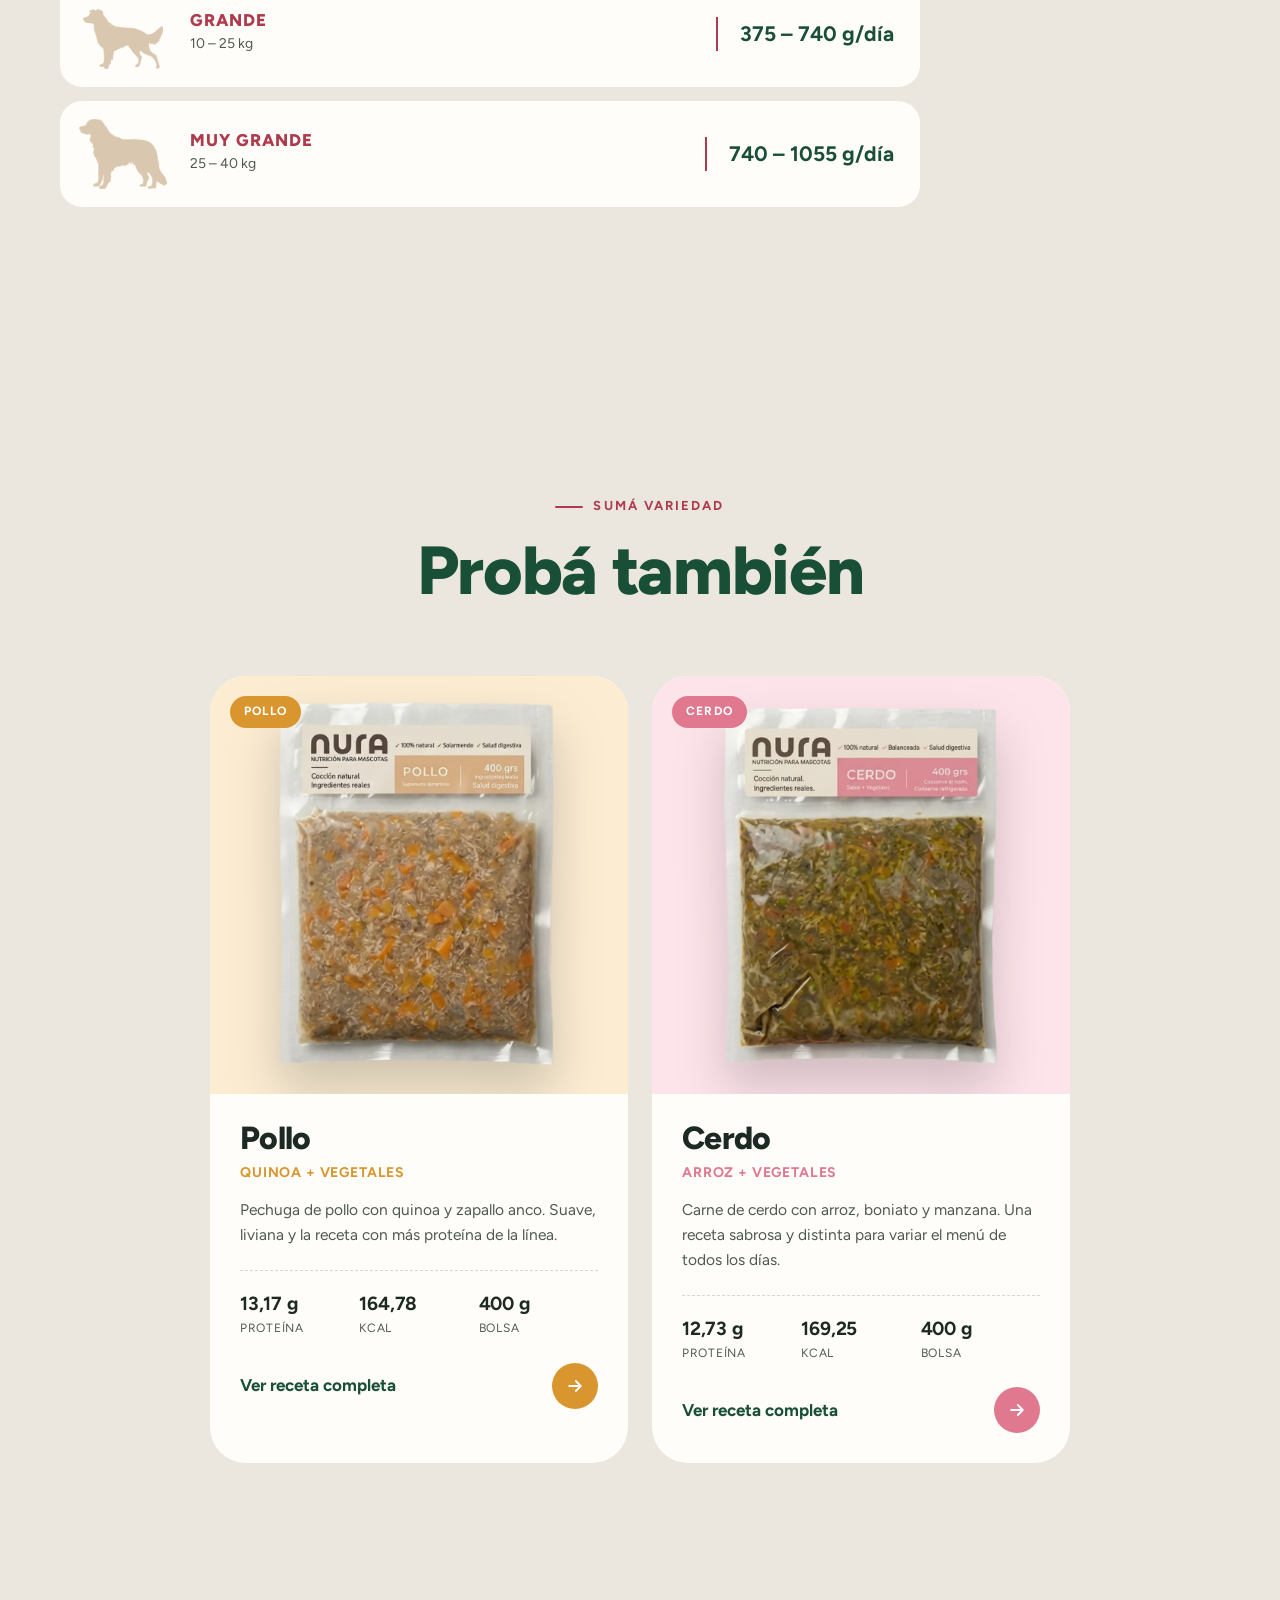
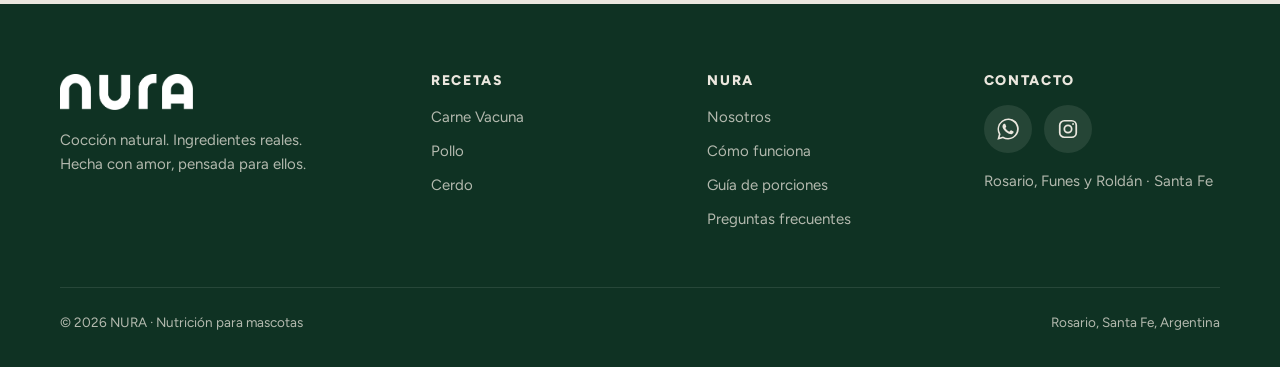
==== commit f23b475b: "Precios por pack, entrega en Funes y Roldán, fotos reales y sin círculo detrás de las bolsas - Nueva" ====
--- a/producto.html
+++ b/producto.html
@@ -4,7 +4,7 @@
   <meta charset="UTF-8" />
   <meta name="viewport" content="width=device-width, initial-scale=1" />
   <title>Receta · NURA Nutrición para mascotas</title>
-  <meta name="description" content="Ingredientes, información nutricional, conservación y guía de porciones de las recetas NURA. Entrega al día siguiente en Rosario." />
+  <meta name="description" content="Ingredientes, información nutricional, conservación y guía de porciones de las recetas NURA. Entrega al día siguiente en Rosario, Funes y Roldán." />
   <meta name="theme-color" content="#1a4f37" />
   <link rel="icon" type="image/png" href="assets/img/favicon.png" />
   <link rel="preconnect" href="https://fonts.googleapis.com" />
@@ -23,6 +23,7 @@
       <ul class="nav-links" id="navLinks">
         <li><a href="index.html#nosotros">Nosotros</a></li>
         <li><a href="index.html#recetas">Recetas</a></li>
+        <li><a href="index.html#precios">Precios</a></li>
         <li><a href="index.html#como-funciona">Cómo funciona</a></li>
         <li><a href="index.html#porciones">Porciones</a></li>
         <li><a href="index.html#faq">Preguntas</a></li>
@@ -62,7 +63,7 @@
             <a href="#" class="red red-wa" data-wa="Hola NURA!" aria-label="WhatsApp +54 9 341 643-2696" title="WhatsApp"><svg><use href="#i-whatsapp"/></svg></a>
             <a href="#" class="red red-ig ig-link" target="_blank" rel="noopener" aria-label="Instagram @nura.mascotas" title="Instagram"><svg><use href="#i-instagram"/></svg></a>
           </div>
-          <p class="footer-zona">Rosario, Santa Fe</p>
+          <p class="footer-zona">Rosario, Funes y Roldán · Santa Fe</p>
         </div>
       </div>
       <div class="footer-bottom">
--- a/css/styles.css
+++ b/css/styles.css
@@ -387,12 +387,6 @@
   display: grid; place-items: center;
   overflow: hidden;
 }
-.receta-img::before {
-  content: ""; position: absolute; width: 78%; aspect-ratio: 1; border-radius: 50%;
-  background: var(--c); opacity: 0.16;
-  transition: transform 0.7s var(--ease);
-}
-.receta:hover .receta-img::before { transform: scale(1.12); }
 .receta-img img {
   position: relative; width: 70%; height: auto;
   filter: drop-shadow(0 25px 25px rgba(0, 0, 0, 0.18));
@@ -770,10 +764,6 @@
   position: relative; aspect-ratio: 1; border-radius: var(--radio-lg);
   background: var(--blanco); display: grid; place-items: center; overflow: hidden;
 }
-.prod-visual::before {
-  content: ""; position: absolute; width: 80%; aspect-ratio: 1; border-radius: 50%;
-  background: var(--c); opacity: 0.14;
-}
 .prod-visual img.bolsa {
   position: relative; width: 68%; filter: drop-shadow(0 35px 35px rgba(0, 0, 0, 0.2));
   animation: flotar 6s ease-in-out infinite;
@@ -853,6 +843,39 @@
 #tablaPorcionesProd { max-width: 860px; }
 .otras .recetas-grid { grid-template-columns: repeat(2, 1fr); max-width: 860px; margin: 0 auto; }
 
+/* ---------- Precios ---------- */
+.precios { background: var(--crema); padding-top: 0; }
+.precios-grid { display: grid; grid-template-columns: repeat(5, 1fr); gap: 18px; align-items: stretch; }
+.precio {
+  position: relative; display: flex; flex-direction: column; align-items: flex-start;
+  background: var(--blanco); border-radius: var(--radio); padding: 30px 24px 24px;
+  border: 2px solid transparent;
+}
+.precio.destacado { background: var(--verde); color: var(--crema); border-color: var(--mostaza); }
+.precio-nota {
+  position: absolute; top: -13px; left: 24px;
+  padding: 5px 12px; border-radius: 999px; background: var(--bordo); color: #fff;
+  font-size: 11px; font-weight: 700; letter-spacing: 0.1em; text-transform: uppercase;
+}
+.precio.destacado .precio-nota { background: var(--mostaza); color: var(--verde-900); }
+.precio h3 { font-size: 17px; font-weight: 700; color: var(--tinta-suave); }
+.precio.destacado h3 { color: var(--crema); opacity: 0.85; }
+.precio-total { font-size: clamp(30px, 2.6vw, 38px); font-weight: 800; letter-spacing: -0.02em; color: var(--tinta); margin-top: 10px; line-height: 1; }
+.precio.destacado .precio-total { color: #fff; }
+.precio-unit { font-size: 14px; color: var(--tinta-suave); margin-top: 8px; }
+.precio.destacado .precio-unit { color: var(--crema); opacity: 0.85; }
+.precio-ahorro {
+  display: inline-block; margin-top: 14px; padding: 4px 10px; border-radius: 999px;
+  background: rgba(26, 79, 55, 0.1); color: var(--verde); font-size: 13px; font-weight: 700;
+}
+.precio-ahorro.vacio { background: transparent; color: var(--tinta-suave); padding-left: 0; font-weight: 600; }
+.precio.destacado .precio-ahorro { background: var(--mostaza); color: var(--verde-900); }
+.precio .btn { margin-top: auto; width: 100%; justify-content: center; }
+.precio-ahorro + .btn { margin-top: 22px; }
+.precio-prod { margin-top: 14px; font-size: 15px; color: var(--tinta-suave); }
+.precio-prod b { font-size: 20px; color: var(--tinta); }
+.precio-prod a { color: var(--c, var(--verde)); font-weight: 700; text-decoration: underline; }
+
 /* ---------- Reveal on scroll ---------- */
 .reveal { opacity: 0; transform: translateY(40px); transition: opacity 1s var(--ease), transform 1s var(--ease); }
 .reveal.visible { opacity: 1; transform: none; }
@@ -870,6 +893,7 @@
    ========================================================== */
 @media (max-width: 1080px) {
   .pilares-grid, .pasos-grid { grid-template-columns: repeat(2, 1fr); }
+  .precios-grid { grid-template-columns: repeat(3, 1fr); row-gap: 30px; }
   .footer-grid { grid-template-columns: 1fr 1fr; }
 }
 
@@ -907,6 +931,7 @@
   .hero-ctas .btn { flex: 1 1 100%; }
   .hero-meta { display: grid; grid-template-columns: 1fr 1fr; gap: 12px; padding-right: 60px; font-size: 14px; }
   .pilares-grid, .pasos-grid { grid-template-columns: 1fr; }
+  .precios-grid { grid-template-columns: 1fr; max-width: 420px; margin: 0 auto; }
   .sin-artificiales { padding: 24px; }
   .fila-porcion { grid-template-columns: 60px 1fr; gap: 14px; padding: 16px; }
   .fila-porcion .perro { width: 60px; height: 50px; }
